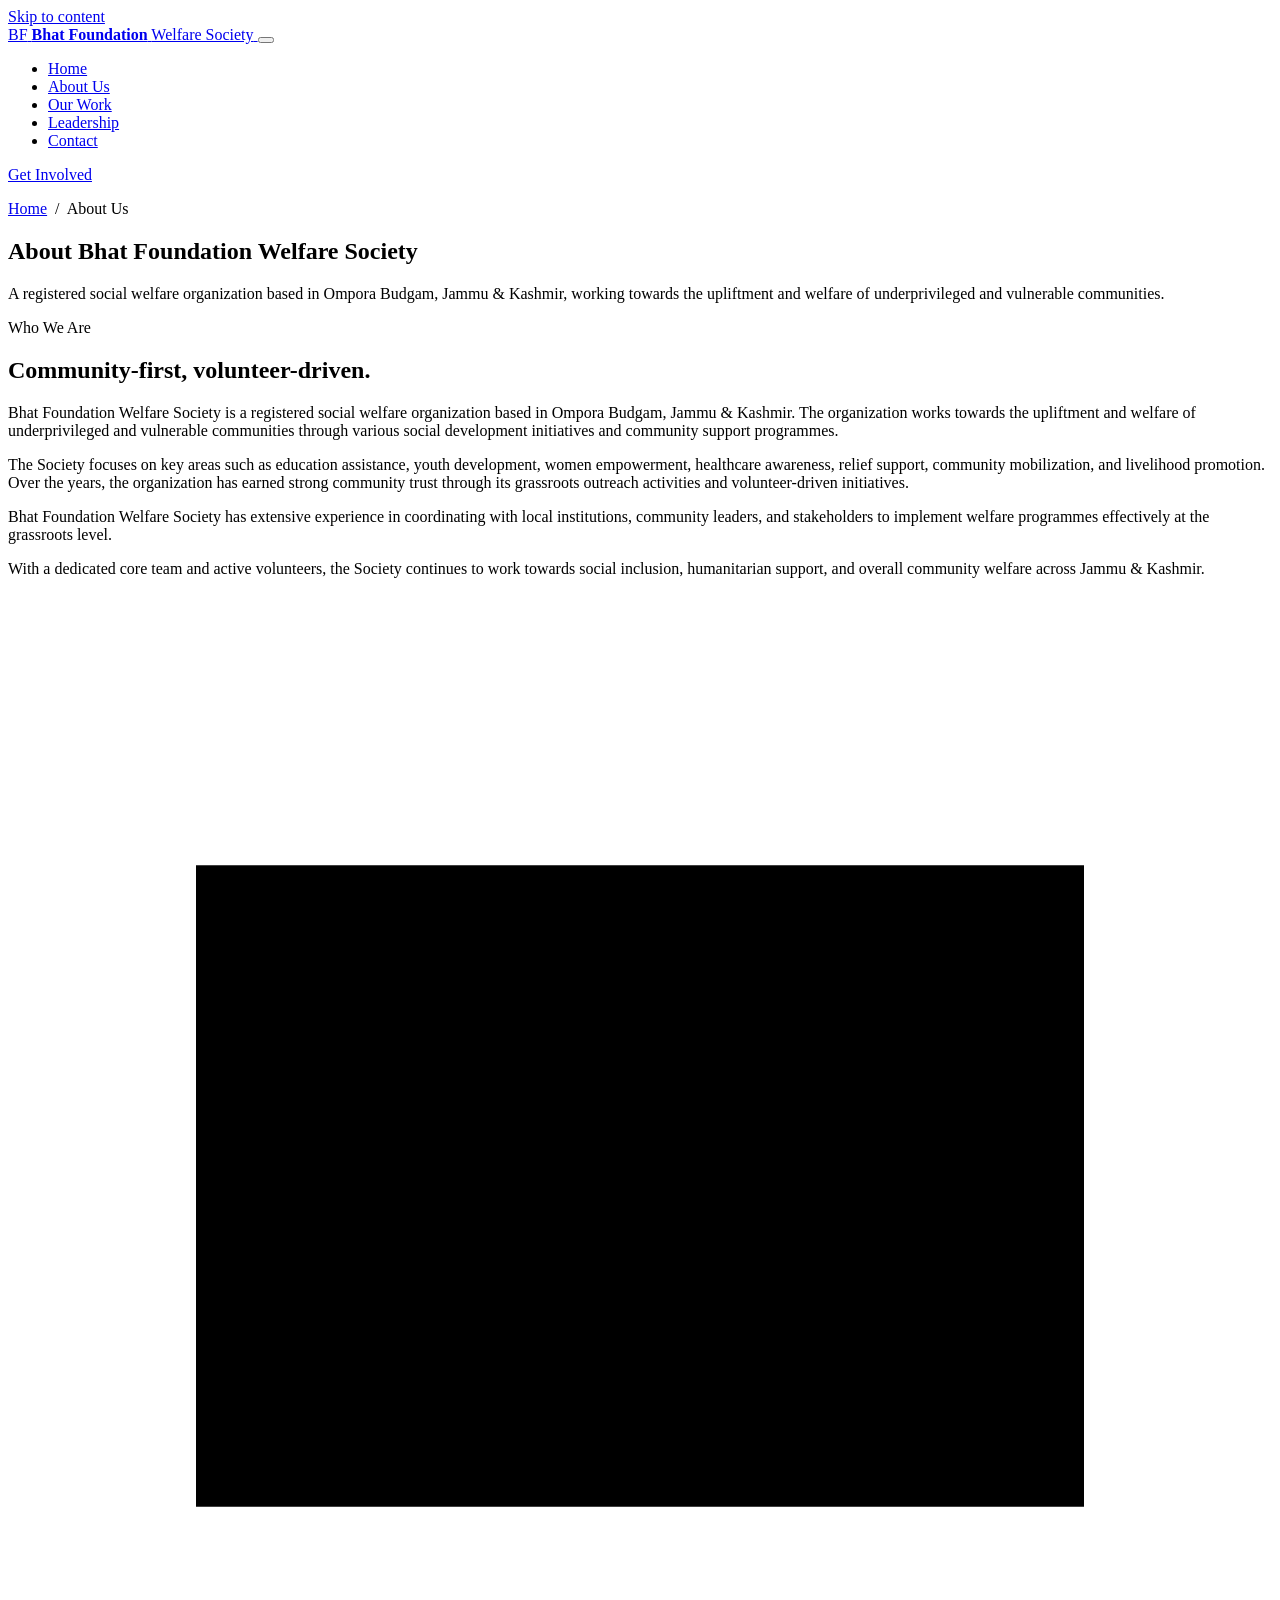
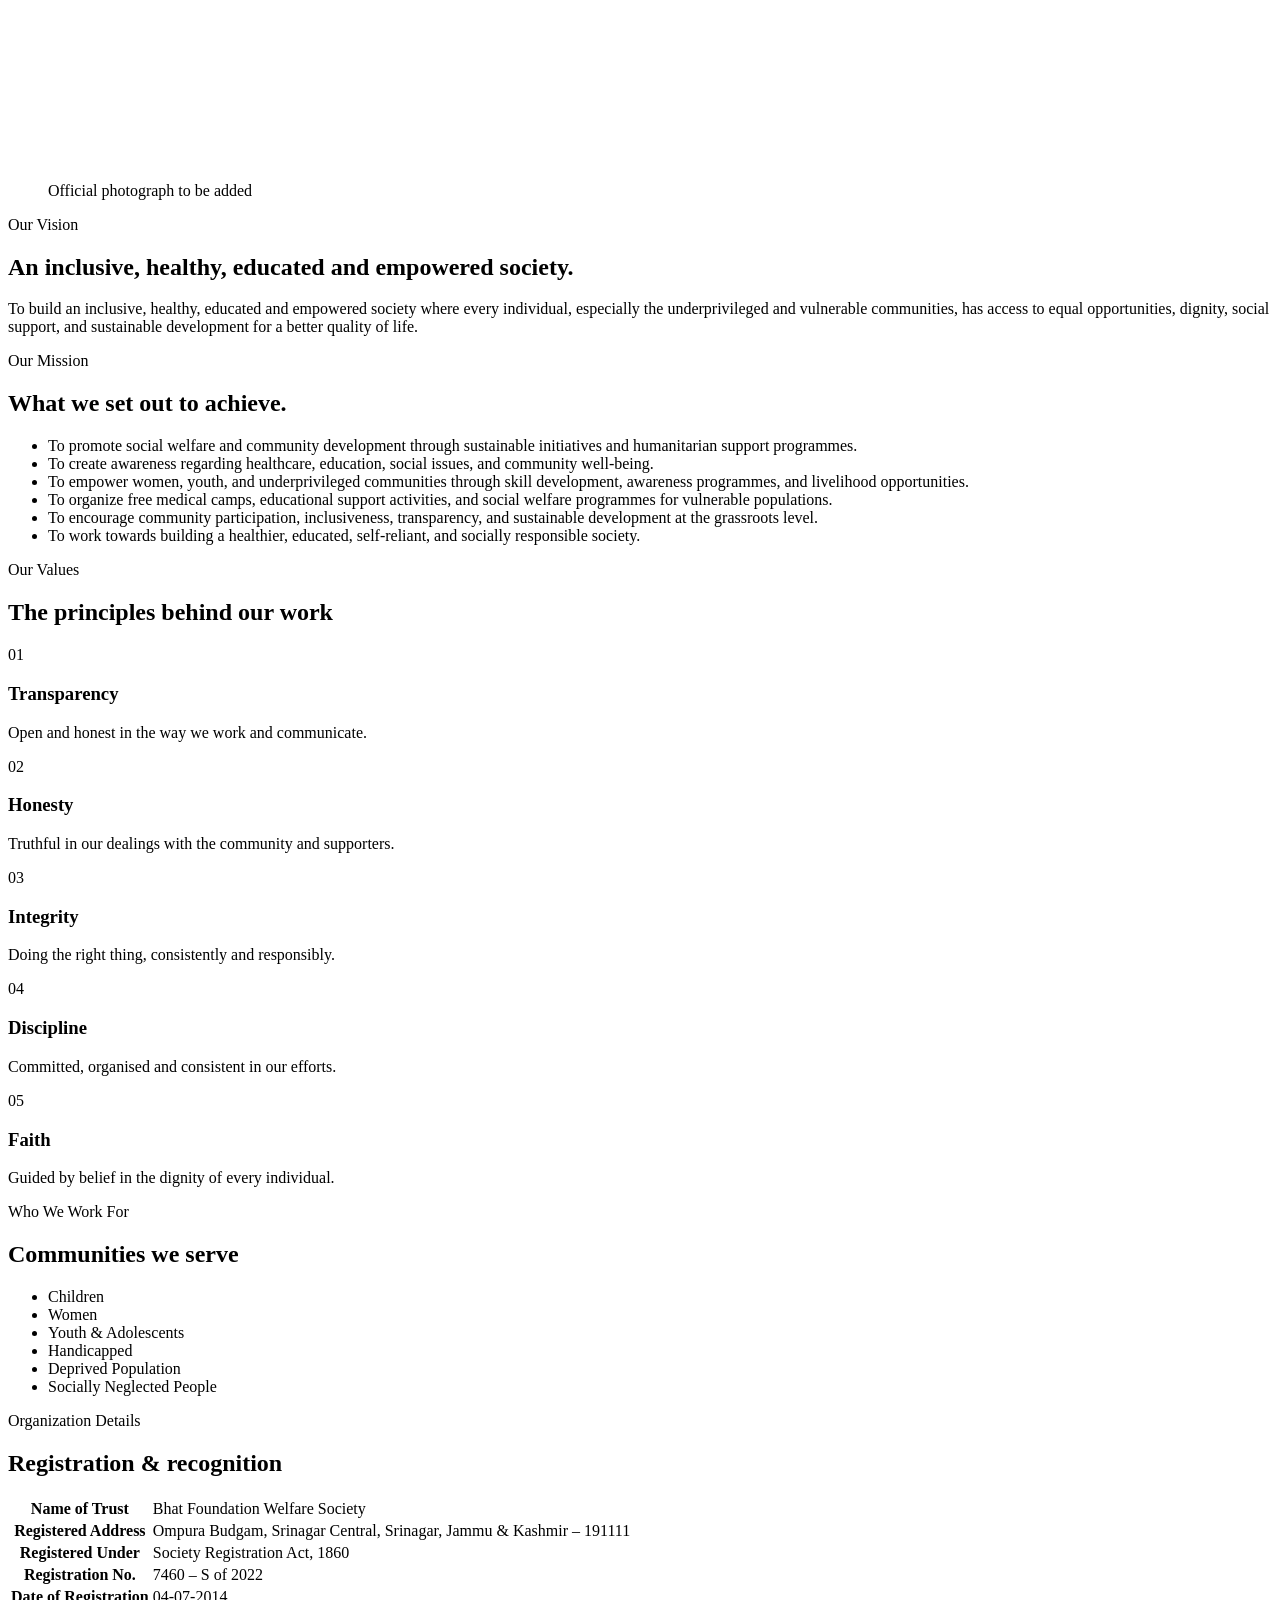
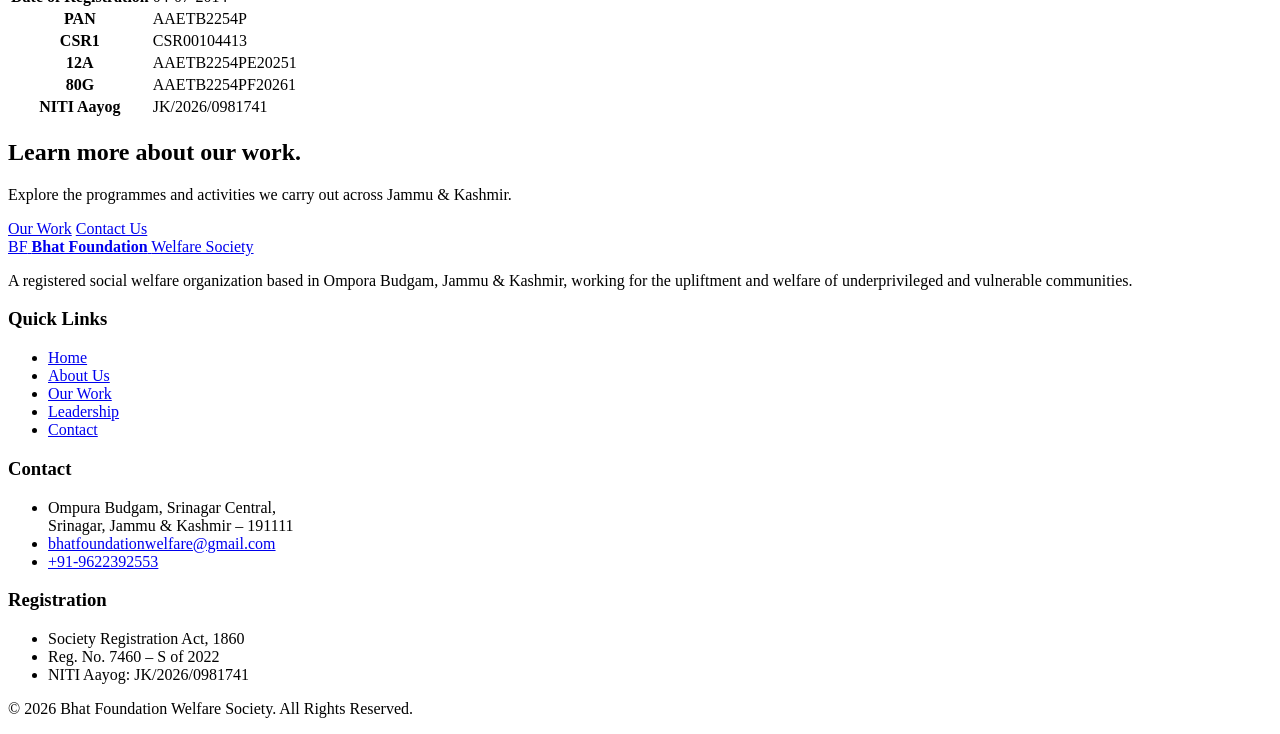
==== about.html @ c6f022cc "Added.htmlfiles" ====
<!-- ============================================================
     about.html
     ============================================================ -->
<!DOCTYPE html>
<html lang="en">
<head>
<meta charset="utf-8">
<meta name="viewport" content="width=device-width, initial-scale=1">
<title>About Us | Bhat Foundation Welfare Society</title>
<meta name="description" content="Learn about Bhat Foundation Welfare Society — a registered social welfare organization based in Ompora Budgam, Jammu & Kashmir, its vision, mission and values.">
<meta name="theme-color" content="#12685A">
<link rel="preconnect" href="https://fonts.googleapis.com">
<link rel="preconnect" href="https://fonts.gstatic.com" crossorigin>
<link href="https://fonts.googleapis.com/css2?family=Plus+Jakarta+Sans:wght@400;500;600;700;800&display=swap" rel="stylesheet">
<link rel="stylesheet" href="css/styles.css">
<script>document.documentElement.classList.add('js');</script>
</head>
<body>

<a class="skip-link" href="#main">Skip to content</a>

<header class="site-header" id="siteHeader">
  <div class="container header-inner">
    <a class="brand" href="index.html" aria-label="Bhat Foundation Welfare Society — Home">
      <span class="brand-badge">
        <span class="brand-mark" aria-hidden="true">BF</span>
        <img src="images/logo.png" alt="Bhat Foundation Welfare Society logo" onerror="this.remove()">
      </span>
      <span class="brand-text">
        <strong>Bhat Foundation</strong>
        <span>Welfare Society</span>
      </span>
    </a>

    <button class="nav-toggle" id="navToggle" type="button" aria-expanded="false" aria-controls="primaryNav" aria-label="Open menu">
      <span class="nav-toggle-bars" aria-hidden="true"><i></i><i></i><i></i></span>
    </button>

    <nav class="primary-nav" id="primaryNav" aria-label="Primary">
      <ul>
        <li><a href="index.html">Home</a></li>
        <li><a href="about.html" aria-current="page">About Us</a></li>
        <li><a href="our-work.html">Our Work</a></li>
        <li><a href="leadership.html">Leadership</a></li>
        <li><a href="contact.html">Contact</a></li>
      </ul>
      <a class="btn btn-primary nav-cta" href="contact.html">Get Involved</a>
    </nav>
  </div>
</header>

<main id="main">

  <section class="page-hero">
    <div class="container">
      <p class="breadcrumb"><a href="index.html">Home</a> &nbsp;/&nbsp; About Us</p>
      <h1>About Bhat Foundation Welfare Society</h1>
      <p>
        A registered social welfare organization based in Ompora Budgam, Jammu &amp; Kashmir,
        working towards the upliftment and welfare of underprivileged and vulnerable communities.
      </p>
    </div>
  </section>

  <section class="section">
    <div class="container split">
      <div>
        <p class="eyebrow">Who We Are</p>
        <h2>Community-first, volunteer-driven.</h2>
        <p>
          Bhat Foundation Welfare Society is a registered social welfare organization based in
          Ompora Budgam, Jammu &amp; Kashmir. The organization works towards the upliftment and
          welfare of underprivileged and vulnerable communities through various social development
          initiatives and community support programmes.
        </p>
        <p>
          The Society focuses on key areas such as education assistance, youth development, women
          empowerment, healthcare awareness, relief support, community mobilization, and livelihood
          promotion. Over the years, the organization has earned strong community trust through its
          grassroots outreach activities and volunteer-driven initiatives.
        </p>
        <p>
          Bhat Foundation Welfare Society has extensive experience in coordinating with local
          institutions, community leaders, and stakeholders to implement welfare programmes
          effectively at the grassroots level.
        </p>
        <p>
          With a dedicated core team and active volunteers, the Society continues to work towards
          social inclusion, humanitarian support, and overall community welfare across
          Jammu &amp; Kashmir.
        </p>
      </div>

      <div class="split-media">
        <figure class="media">
          <div class="media-fallback">
            <svg viewBox="0 0 24 24" aria-hidden="true"><path d="M3 5.5h18v13H3z"/><path d="m3 15 4.5-4.5 4 4L15 11l6 6"/><circle cx="9" cy="9" r="1.6"/></svg>
            <span>Official photograph to be added</span>
          </div>
          <img class="media-img" src="images/about-community.jpg" alt="Bhat Foundation Welfare Society team with community members" onerror="this.remove()">
        </figure>
      </div>
    </div>
  </section>

  <section class="section section--soft">
    <div class="container">
      <div class="grid grid-2">
        <article class="panel panel--vision reveal">
          <p class="eyebrow eyebrow--light">Our Vision</p>
          <h2 class="panel-title">An inclusive, healthy, educated and empowered society.</h2>
          <p class="panel-text">
            To build an inclusive, healthy, educated and empowered society where every individual,
            especially the underprivileged and vulnerable communities, has access to equal
            opportunities, dignity, social support, and sustainable development for a better
            quality of life.
          </p>
        </article>

        <article class="panel panel--mission reveal">
          <p class="eyebrow">Our Mission</p>
          <h2 class="panel-title">What we set out to achieve.</h2>
          <ul class="check-list">
            <li>To promote social welfare and community development through sustainable initiatives and humanitarian support programmes.</li>
            <li>To create awareness regarding healthcare, education, social issues, and community well-being.</li>
            <li>To empower women, youth, and underprivileged communities through skill development, awareness programmes, and livelihood opportunities.</li>
            <li>To organize free medical camps, educational support activities, and social welfare programmes for vulnerable populations.</li>
            <li>To encourage community participation, inclusiveness, transparency, and sustainable development at the grassroots level.</li>
            <li>To work towards building a healthier, educated, self-reliant, and socially responsible society.</li>
          </ul>
        </article>
      </div>
    </div>
  </section>

  <section class="section">
    <div class="container">
      <div class="section-head section-head--center">
        <p class="eyebrow">Our Values</p>
        <h2>The principles behind our work</h2>
      </div>

      <div class="values-grid">
        <article class="value reveal">
          <span class="value-num">01</span>
          <h3>Transparency</h3>
          <p>Open and honest in the way we work and communicate.</p>
        </article>
        <article class="value reveal">
          <span class="value-num">02</span>
          <h3>Honesty</h3>
          <p>Truthful in our dealings with the community and supporters.</p>
        </article>
        <article class="value reveal">
          <span class="value-num">03</span>
          <h3>Integrity</h3>
          <p>Doing the right thing, consistently and responsibly.</p>
        </article>
        <article class="value reveal">
          <span class="value-num">04</span>
          <h3>Discipline</h3>
          <p>Committed, organised and consistent in our efforts.</p>
        </article>
        <article class="value reveal">
          <span class="value-num">05</span>
          <h3>Faith</h3>
          <p>Guided by belief in the dignity of every individual.</p>
        </article>
      </div>
    </div>
  </section>

  <section class="section section--soft">
    <div class="container">
      <div class="section-head section-head--center">
        <p class="eyebrow">Who We Work For</p>
        <h2>Communities we serve</h2>
      </div>
      <ul class="pill-grid">
        <li class="pill">Children</li>
        <li class="pill">Women</li>
        <li class="pill">Youth &amp; Adolescents</li>
        <li class="pill">Handicapped</li>
        <li class="pill">Deprived Population</li>
        <li class="pill">Socially Neglected People</li>
      </ul>
    </div>
  </section>

  <section class="section">
    <div class="container">
      <div class="section-head">
        <p class="eyebrow">Organization Details</p>
        <h2>Registration &amp; recognition</h2>
      </div>

      <div class="card">
        <table class="reg-table">
          <tbody>
            <tr><th>Name of Trust</th><td>Bhat Foundation Welfare Society</td></tr>
            <tr><th>Registered Address</th><td>Ompura Budgam, Srinagar Central, Srinagar, Jammu &amp; Kashmir &ndash; 191111</td></tr>
            <tr><th>Registered Under</th><td>Society Registration Act, 1860</td></tr>
            <tr><th>Registration No.</th><td>7460 &ndash; S of 2022</td></tr>
            <tr><th>Date of Registration</th><td>04-07-2014</td></tr>
            <tr><th>PAN</th><td>AAETB2254P</td></tr>
            <tr><th>CSR1</th><td>CSR00104413</td></tr>
            <tr><th>12A</th><td>AAETB2254PE20251</td></tr>
            <tr><th>80G</th><td>AAETB2254PF20261</td></tr>
            <tr><th>NITI Aayog</th><td>JK/2026/0981741</td></tr>
          </tbody>
        </table>
      </div>
    </div>
  </section>

  <section class="section">
    <div class="container">
      <div class="cta-band">
        <div class="cta-band-text">
          <h2>Learn more about our work.</h2>
          <p>Explore the programmes and activities we carry out across Jammu &amp; Kashmir.</p>
        </div>
        <div class="cta-band-actions">
          <a class="btn btn-accent" href="our-work.html">Our Work</a>
          <a class="btn btn-outline-light" href="contact.html">Contact Us</a>
        </div>
      </div>
    </div>
  </section>

</main>

<footer class="site-footer">
  <div class="container footer-grid">
    <div class="footer-brand">
      <a class="brand brand--footer" href="index.html">
        <span class="brand-badge">
          <span class="brand-mark" aria-hidden="true">BF</span>
          <img src="images/logo.png" alt="" onerror="this.remove()">
        </span>
        <span class="brand-text">
          <strong>Bhat Foundation</strong>
          <span>Welfare Society</span>
        </span>
      </a>
      <p class="footer-desc">
        A registered social welfare organization based in Ompora Budgam, Jammu &amp; Kashmir,
        working for the upliftment and welfare of underprivileged and vulnerable communities.
      </p>
    </div>

    <nav class="footer-col" aria-label="Quick links">
      <h3>Quick Links</h3>
      <ul>
        <li><a href="index.html">Home</a></li>
        <li><a href="about.html">About Us</a></li>
        <li><a href="our-work.html">Our Work</a></li>
        <li><a href="leadership.html">Leadership</a></li>
        <li><a href="contact.html">Contact</a></li>
      </ul>
    </nav>

    <div class="footer-col">
      <h3>Contact</h3>
      <ul class="footer-contact">
        <li>Ompura Budgam, Srinagar Central,<br>Srinagar, Jammu &amp; Kashmir &ndash; 191111</li>
        <li><a href="mailto:bhatfoundationwelfare@gmail.com">bhatfoundationwelfare@gmail.com</a></li>
        <li><a href="tel:+919622392553">+91-9622392553</a></li>
      </ul>
    </div>

    <div class="footer-col">
      <h3>Registration</h3>
      <ul class="footer-contact">
        <li>Society Registration Act, 1860</li>
        <li>Reg. No. 7460 &ndash; S of 2022</li>
        <li>NITI Aayog: JK/2026/0981741</li>
      </ul>
    </div>
  </div>

  <div class="container footer-bottom">
    <p>&copy; <span id="year">2026</span> Bhat Foundation Welfare Society. All Rights Reserved.</p>
  </div>
</footer>

<script src="js/main.js"></script>
</body>
</html>
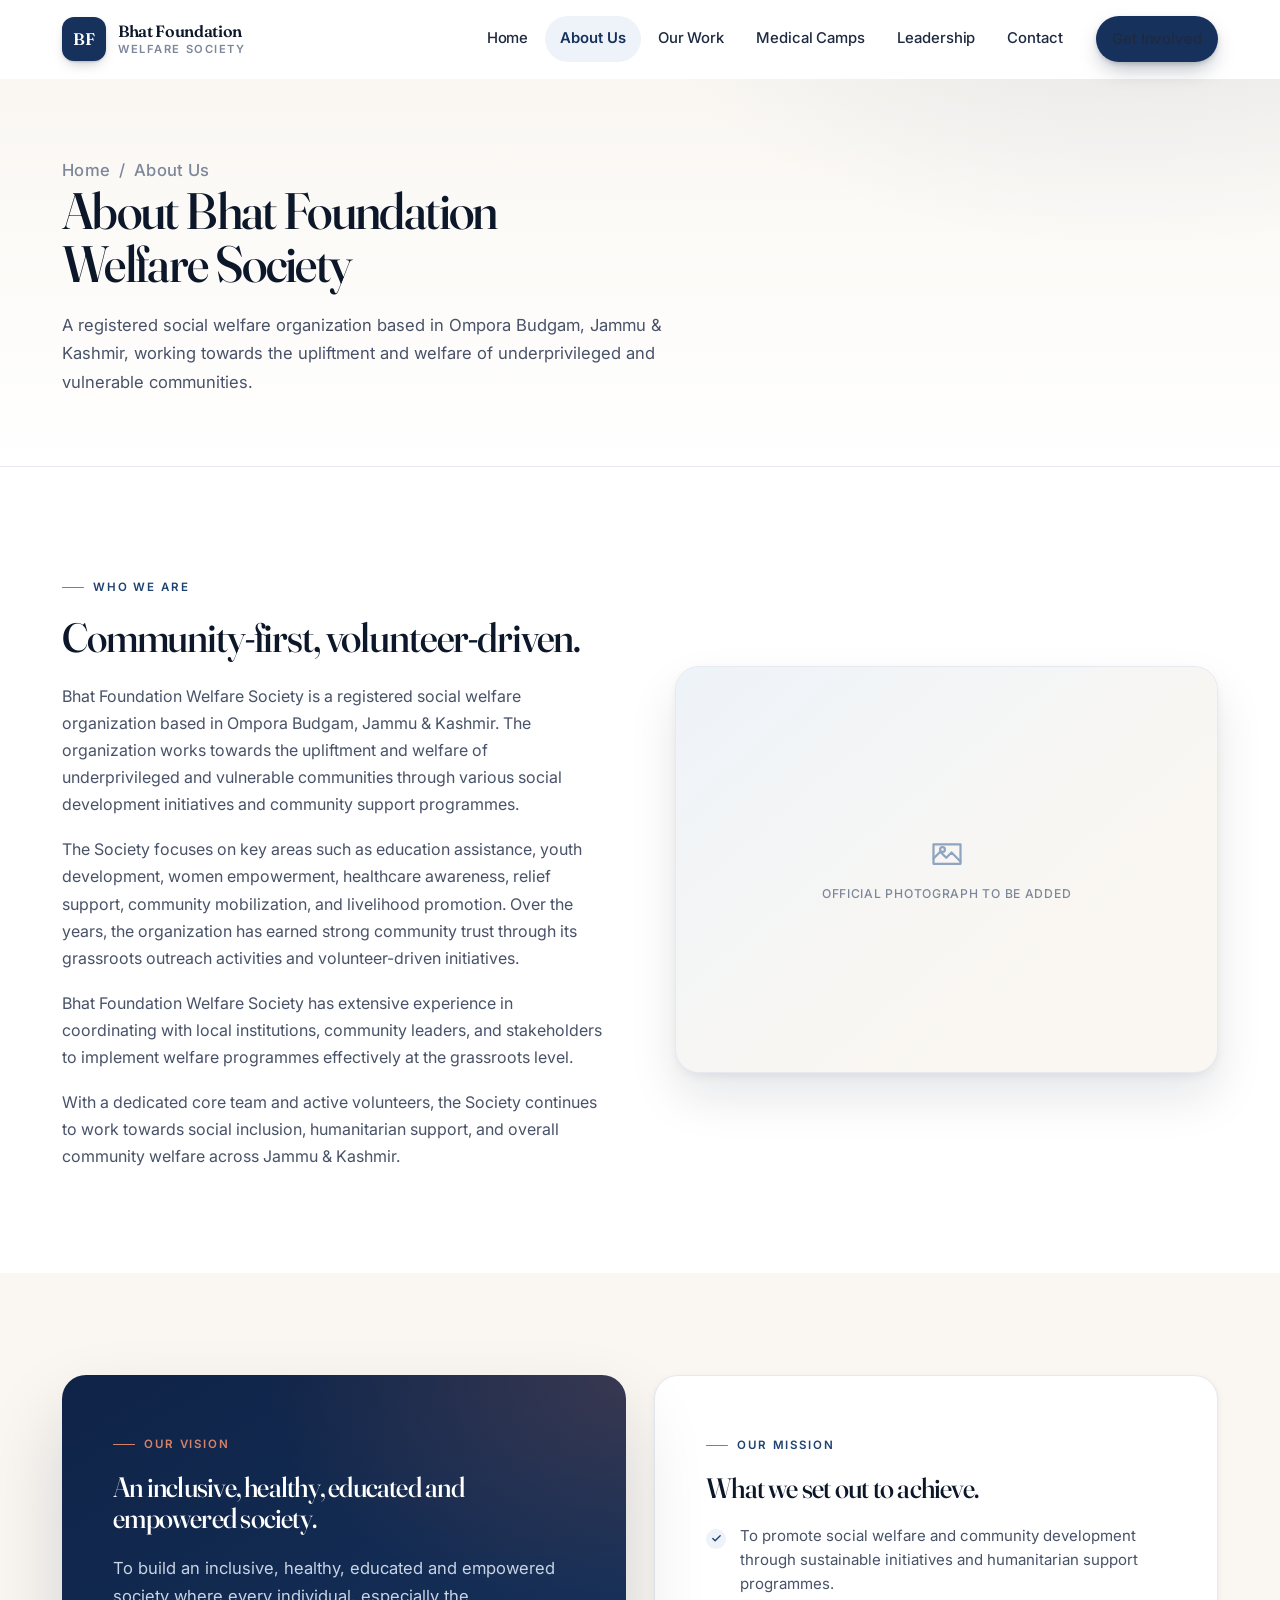
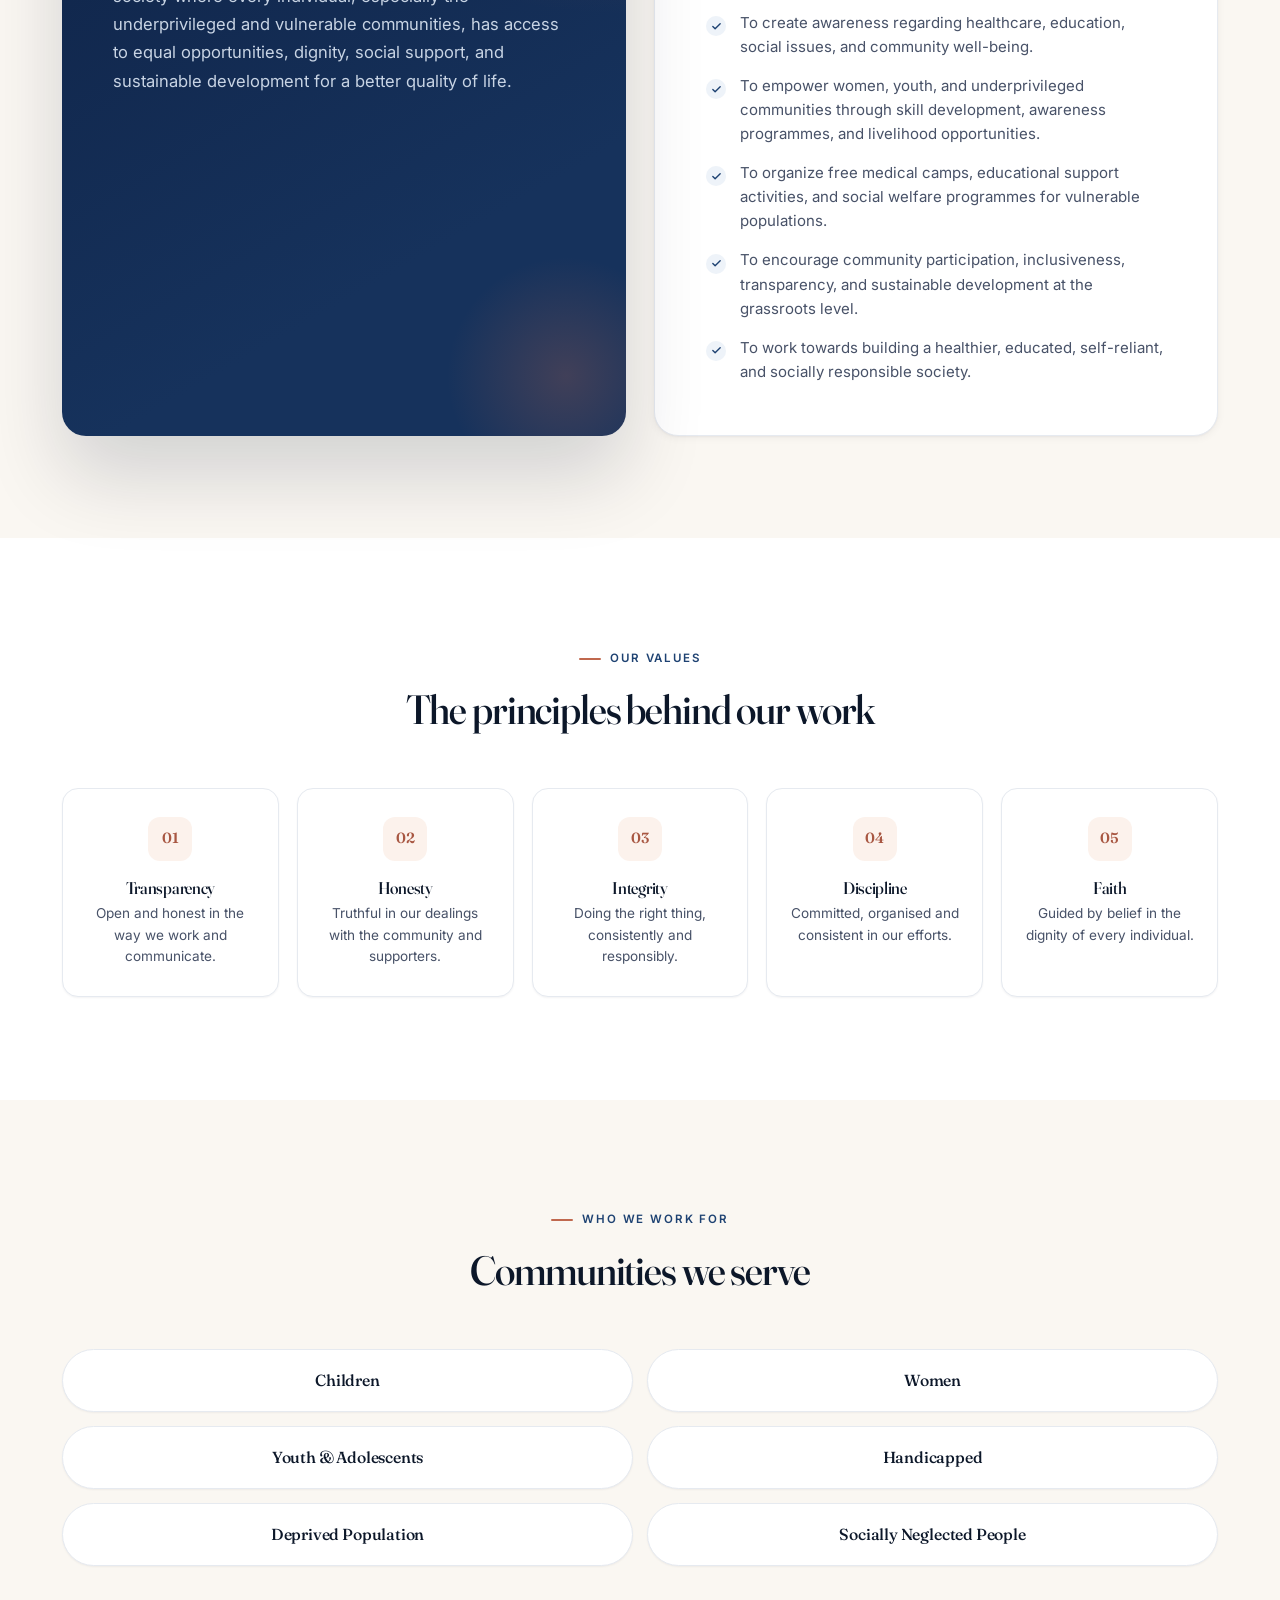
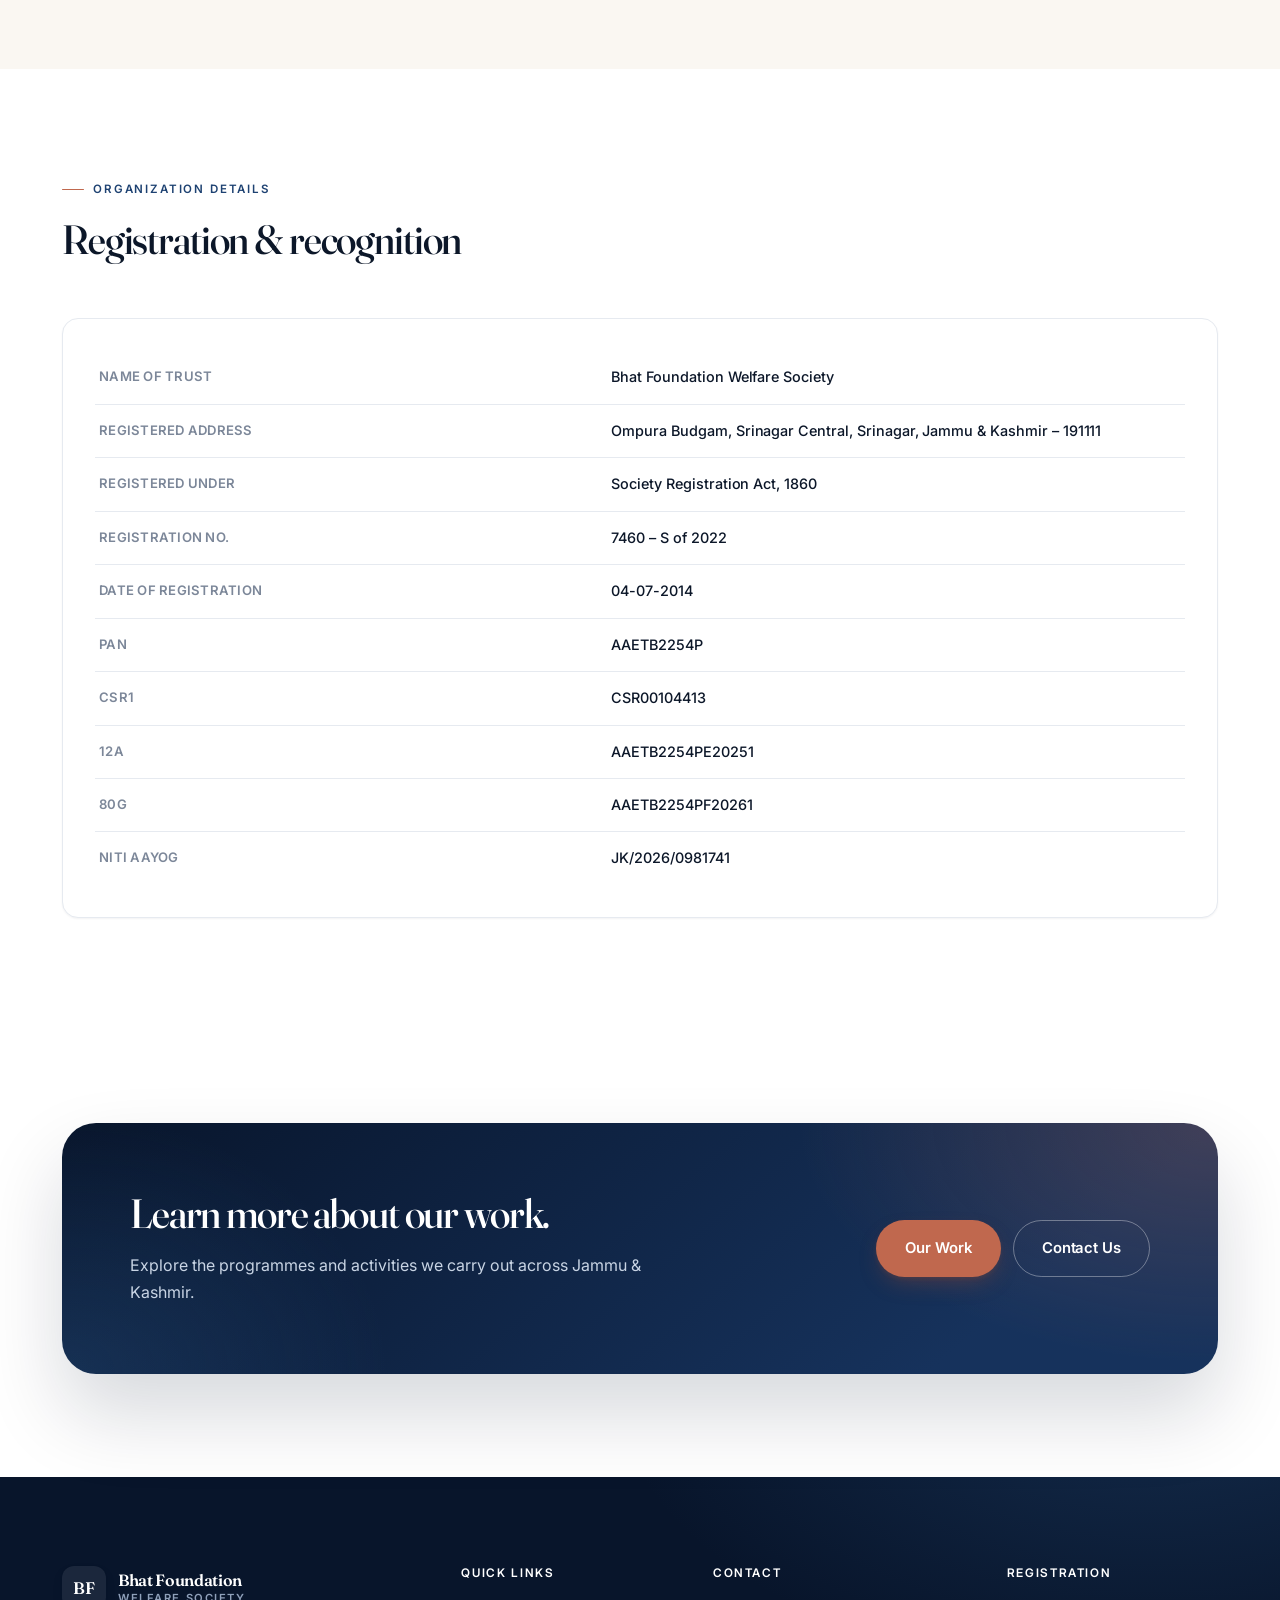
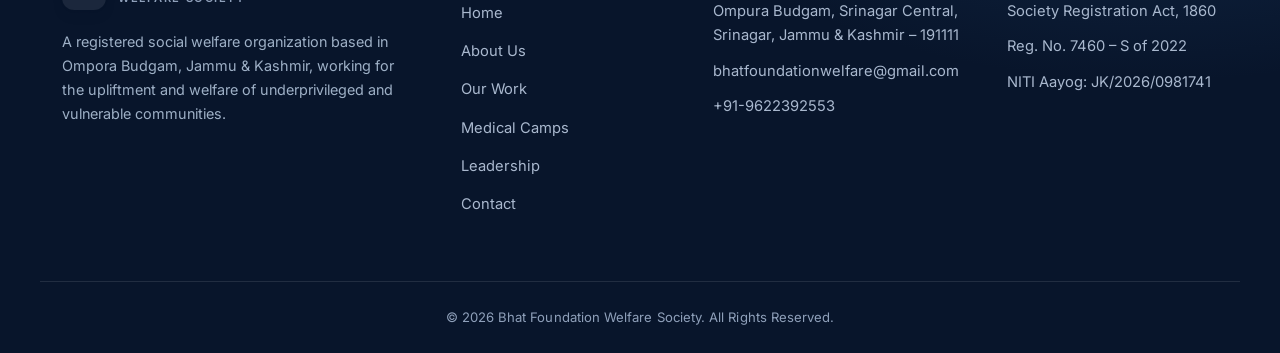
==== commit 4c79ba2c: "Uploaded .html files" ====
--- a/about.html
+++ b/about.html
@@ -1,6 +1,3 @@
-<!-- ============================================================
-     about.html
-     ============================================================ -->
 <!DOCTYPE html>
 <html lang="en">
 <head>
@@ -8,10 +5,10 @@
 <meta name="viewport" content="width=device-width, initial-scale=1">
 <title>About Us | Bhat Foundation Welfare Society</title>
 <meta name="description" content="Learn about Bhat Foundation Welfare Society — a registered social welfare organization based in Ompora Budgam, Jammu & Kashmir, its vision, mission and values.">
-<meta name="theme-color" content="#12685A">
+<meta name="theme-color" content="#0F2347">
 <link rel="preconnect" href="https://fonts.googleapis.com">
 <link rel="preconnect" href="https://fonts.gstatic.com" crossorigin>
-<link href="https://fonts.googleapis.com/css2?family=Plus+Jakarta+Sans:wght@400;500;600;700;800&display=swap" rel="stylesheet">
+<link href="https://fonts.googleapis.com/css2?family=Fraunces:opsz,wght@9..144,400;9..144,500;9..144,600;9..144,700&family=Inter:wght@400;500;600;700&display=swap" rel="stylesheet">
 <link rel="stylesheet" href="css/styles.css">
 <script>document.documentElement.classList.add('js');</script>
 </head>
@@ -41,6 +38,7 @@
         <li><a href="index.html">Home</a></li>
         <li><a href="about.html" aria-current="page">About Us</a></li>
         <li><a href="our-work.html">Our Work</a></li>
+        <li><a href="medical-camps.html">Medical Camps</a></li>
         <li><a href="leadership.html">Leadership</a></li>
         <li><a href="contact.html">Contact</a></li>
       </ul>
@@ -255,6 +253,7 @@
         <li><a href="index.html">Home</a></li>
         <li><a href="about.html">About Us</a></li>
         <li><a href="our-work.html">Our Work</a></li>
+        <li><a href="medical-camps.html">Medical Camps</a></li>
         <li><a href="leadership.html">Leadership</a></li>
         <li><a href="contact.html">Contact</a></li>
       </ul>
--- a/css/styles.css
+++ b/css/styles.css
@@ -0,0 +1,795 @@
+/* ==========================================================================
+   Bhat Foundation Welfare Society — Stylesheet v3
+   Palette: Deep navy + warm terracotta + cream
+   ========================================================================== */
+
+/* ---------- 1. Tokens ---------- */
+:root{
+  /* Deep navy */
+  --navy-950:#08152B;
+  --navy-900:#0F2347;
+  --navy-800:#16325C;
+  --navy-700:#1E4272;
+  --navy-600:#2A5689;
+  --navy-100:#DCE6F2;
+  --navy-50:#EEF3F9;
+
+  /* Warm terracotta */
+  --clay-700:#8E4A38;
+  --clay-600:#A85742;
+  --clay-500:#C0684E;
+  --clay-400:#D3836A;
+  --clay-200:#F1D5C7;
+  --clay-100:#F8E7DE;
+  --clay-50:#FCF2EC;
+
+  /* Warm neutrals */
+  --cream:#FAF7F2;
+  --cream-2:#F4EEE4;
+  --sand:#ECE3D5;
+
+  /* Ink */
+  --ink:#0C1729;
+  --ink-2:#1E2A40;
+  --body:#485268;
+  --muted:#7C8799;
+  --line:#E6EAF0;
+  --line-2:#D6DCE5;
+
+  --bg:#FFFFFF;
+
+  /* Radii */
+  --r-sm:10px;
+  --r:16px;
+  --r-lg:24px;
+  --r-xl:34px;
+
+  /* Shadows */
+  --sh-xs:0 1px 2px rgba(8,21,43,.05);
+  --sh-sm:0 1px 2px rgba(8,21,43,.04), 0 2px 8px rgba(8,21,43,.05);
+  --sh-md:0 2px 4px rgba(8,21,43,.04), 0 12px 26px rgba(8,21,43,.07);
+  --sh-lg:0 4px 8px rgba(8,21,43,.05), 0 24px 48px rgba(8,21,43,.10);
+  --sh-xl:0 40px 80px rgba(8,21,43,.16);
+
+  --maxw:1200px;
+  --header-h:78px;
+
+  --font-display:'Fraunces', 'Iowan Old Style', Georgia, serif;
+  --font-body:'Inter', system-ui, -apple-system, 'Segoe UI', Roboto, sans-serif;
+}
+
+/* ---------- 2. Reset & base ---------- */
+*,*::before,*::after{box-sizing:border-box;}
+html{-webkit-text-size-adjust:100%;scroll-behavior:smooth;}
+body{
+  margin:0;
+  font-family:var(--font-body);
+  font-size:16px;
+  line-height:1.7;
+  color:var(--body);
+  background:var(--bg);
+  overflow-x:hidden;
+  -webkit-font-smoothing:antialiased;
+  -moz-osx-font-smoothing:grayscale;
+  text-rendering:optimizeLegibility;
+}
+body.nav-open{overflow:hidden;}
+img,svg{max-width:100%;display:block;}
+a{color:var(--navy-700);text-decoration:none;transition:color .2s ease;}
+a:hover{color:var(--navy-900);}
+ul{margin:0;padding:0;list-style:none;}
+button{font:inherit;}
+:focus-visible{outline:2.5px solid var(--clay-500);outline-offset:3px;border-radius:6px;}
+
+.skip-link{
+  position:absolute;left:-9999px;top:0;z-index:200;
+  background:var(--navy-900);color:#fff;padding:12px 22px;border-radius:0 0 10px 0;
+  font-weight:600;
+}
+.skip-link:focus{left:0;color:#fff;}
+
+/* ---------- 3. Typography ---------- */
+h1,h2,h3,h4{
+  font-family:var(--font-display);
+  color:var(--ink);
+  margin:0 0 .55em;
+  line-height:1.08;
+  letter-spacing:-.022em;
+  font-weight:500;
+  font-variation-settings:"opsz" 96, "SOFT" 0, "WONK" 0;
+}
+h1{
+  font-size:clamp(2.3rem,5.4vw,3.9rem);
+  letter-spacing:-.032em;
+  line-height:1.04;
+}
+h2{
+  font-size:clamp(1.7rem,3.6vw,2.55rem);
+  letter-spacing:-.028em;
+  line-height:1.1;
+}
+h3{
+  font-size:clamp(1.1rem,1.9vw,1.35rem);
+  letter-spacing:-.018em;
+  line-height:1.25;
+}
+p{margin:0 0 1.1em;}
+p:last-child{margin-bottom:0;}
+
+/* ---------- 4. Layout ---------- */
+.container{width:100%;max-width:var(--maxw);margin-inline:auto;padding-inline:22px;}
+.section{padding:clamp(64px,8vw,112px) 0;}
+.section--soft{background:var(--cream);}
+.section-head{max-width:740px;margin-bottom:clamp(32px,4.5vw,56px);}
+.section-head--center{margin-inline:auto;text-align:center;}
+.section-sub{font-size:1.05rem;color:var(--body);margin:0;}
+.section-foot{margin-top:clamp(30px,4vw,48px);}
+
+.eyebrow{
+  display:inline-flex;align-items:center;gap:9px;
+  font-family:var(--font-body);
+  text-transform:uppercase;
+  letter-spacing:.16em;
+  font-size:.72rem;
+  font-weight:600;
+  color:var(--navy-700);
+  margin:0 0 18px;
+}
+.eyebrow::before{
+  content:"";width:22px;height:1.5px;background:var(--clay-500);border-radius:2px;
+}
+.section-head--center .eyebrow{justify-content:center;}
+.eyebrow--light{color:var(--clay-400);}
+.eyebrow--light::before{background:var(--clay-400);}
+
+.hl{
+  font-style:italic;
+  font-weight:400;
+  color:var(--clay-500);
+  font-variation-settings:"opsz" 144, "SOFT" 50, "WONK" 1;
+}
+
+.grid{display:grid;gap:clamp(18px,2.4vw,28px);}
+.grid-2,.grid-3,.grid-4{grid-template-columns:1fr;}
+.split{display:grid;gap:clamp(34px,5.5vw,72px);align-items:center;}
+
+.link-arrow{
+  display:inline-flex;align-items:center;gap:9px;font-weight:600;
+  color:var(--navy-700);letter-spacing:-.005em;
+}
+.link-arrow span{transition:transform .3s cubic-bezier(.2,.7,.3,1);}
+.link-arrow:hover span{transform:translateX(5px);}
+
+/* ---------- 5. Buttons ---------- */
+.btn{
+  display:inline-flex;align-items:center;justify-content:center;gap:9px;
+  padding:15px 28px;
+  border-radius:999px;
+  border:1.5px solid transparent;
+  font-family:var(--font-body);
+  font-weight:600;
+  font-size:.93rem;
+  letter-spacing:-.005em;
+  cursor:pointer;
+  text-align:center;
+  transition:transform .25s cubic-bezier(.2,.7,.3,1),
+             box-shadow .25s ease,
+             background-color .2s ease,
+             color .2s ease,
+             border-color .2s ease;
+  min-height:50px;
+  white-space:nowrap;
+}
+.btn:active{transform:translateY(1px);}
+
+.btn-primary{
+  background:var(--navy-800);color:#fff;
+  box-shadow:0 2px 4px rgba(8,21,43,.15), 0 10px 22px -6px rgba(8,21,43,.35);
+}
+.btn-primary:hover{
+  background:var(--navy-900);color:#fff;
+  box-shadow:0 4px 8px rgba(8,21,43,.18), 0 16px 30px -8px rgba(8,21,43,.45);
+  transform:translateY(-1px);
+}
+
+.btn-accent{
+  background:var(--clay-500);color:#fff;
+  box-shadow:0 2px 4px rgba(142,74,56,.2), 0 10px 22px -6px rgba(142,74,56,.45);
+}
+.btn-accent:hover{
+  background:var(--clay-600);color:#fff;
+  box-shadow:0 4px 8px rgba(142,74,56,.24), 0 16px 30px -8px rgba(142,74,56,.55);
+  transform:translateY(-1px);
+}
+
+.btn-ghost{
+  background:#fff;color:var(--navy-800);border-color:var(--line-2);
+  box-shadow:var(--sh-xs);
+}
+.btn-ghost:hover{
+  border-color:var(--navy-700);color:var(--navy-800);
+  background:#fff;
+}
+
+.btn-outline{
+  background:transparent;color:var(--navy-800);border-color:var(--navy-800);
+}
+.btn-outline:hover{background:var(--navy-800);color:#fff;}
+
+.btn-outline-light{
+  background:transparent;color:#fff;
+  border-color:rgba(255,255,255,.35);
+}
+.btn-outline-light:hover{
+  background:#fff;color:var(--navy-900);border-color:#fff;
+}
+
+.btn-row{display:flex;flex-wrap:wrap;gap:12px;margin:30px 0 0;}
+
+/* ---------- 6. Header ---------- */
+.site-header{
+  position:sticky;top:0;z-index:100;
+  background:rgba(255,255,255,.85);
+  backdrop-filter:saturate(180%) blur(16px);
+  -webkit-backdrop-filter:saturate(180%) blur(16px);
+  border-bottom:1px solid transparent;
+  transition:box-shadow .3s ease,border-color .3s ease,background-color .3s ease;
+}
+.site-header.is-scrolled{
+  border-bottom-color:var(--line);
+  box-shadow:0 1px 0 rgba(8,21,43,.03), 0 8px 24px -12px rgba(8,21,43,.15);
+}
+.header-inner{
+  display:flex;align-items:center;justify-content:space-between;
+  gap:18px;min-height:var(--header-h);
+}
+
+.brand{display:flex;align-items:center;gap:12px;flex-shrink:0;}
+.brand-badge{
+  position:relative;width:44px;height:44px;flex-shrink:0;
+  border-radius:12px;
+  background:var(--navy-800);
+  display:grid;place-items:center;overflow:hidden;
+  box-shadow:0 1px 2px rgba(8,21,43,.15), 0 6px 14px -6px rgba(8,21,43,.35);
+}
+.brand-mark{
+  color:#fff;font-family:var(--font-display);font-weight:600;
+  font-size:1.05rem;letter-spacing:-.02em;font-variation-settings:"opsz" 48;
+}
+.brand-badge img{
+  position:absolute;inset:0;width:100%;height:100%;
+  object-fit:contain;background:#fff;
+}
+.brand-text{display:flex;flex-direction:column;line-height:1.1;}
+.brand-text strong{
+  color:var(--ink);font-family:var(--font-display);
+  font-size:1.02rem;font-weight:600;letter-spacing:-.02em;
+  font-variation-settings:"opsz" 32;
+}
+.brand-text span{
+  color:var(--muted);font-size:.7rem;font-weight:600;
+  letter-spacing:.14em;text-transform:uppercase;margin-top:2px;
+}
+
+.nav-toggle{
+  display:inline-flex;align-items:center;justify-content:center;
+  width:46px;height:46px;border-radius:12px;
+  background:var(--navy-50);
+  border:1px solid var(--line);
+  cursor:pointer;flex-shrink:0;
+  transition:background-color .2s ease;
+}
+.nav-toggle:hover{background:var(--navy-100);}
+.nav-toggle-bars{display:block;width:20px;height:14px;position:relative;}
+.nav-toggle-bars i{
+  position:absolute;left:0;width:100%;height:2px;border-radius:2px;
+  background:var(--navy-900);
+  transition:transform .3s cubic-bezier(.2,.7,.3,1),opacity .2s ease,top .3s ease;
+}
+.nav-toggle-bars i:nth-child(1){top:0;}
+.nav-toggle-bars i:nth-child(2){top:6px;}
+.nav-toggle-bars i:nth-child(3){top:12px;}
+.nav-toggle[aria-expanded="true"] .nav-toggle-bars i:nth-child(1){top:6px;transform:rotate(45deg);}
+.nav-toggle[aria-expanded="true"] .nav-toggle-bars i:nth-child(2){opacity:0;}
+.nav-toggle[aria-expanded="true"] .nav-toggle-bars i:nth-child(3){top:6px;transform:rotate(-45deg);}
+
+.primary-nav{
+  position:fixed;inset:var(--header-h) 0 auto 0;
+  background:#fff;
+  border-bottom:1px solid var(--line);
+  padding:10px 22px 28px;
+  display:flex;flex-direction:column;gap:4px;
+  transform:translateY(-14px);opacity:0;visibility:hidden;
+  transition:opacity .28s ease,transform .28s ease,visibility .28s;
+  max-height:calc(100dvh - var(--header-h));overflow-y:auto;
+  box-shadow:0 24px 40px -20px rgba(8,21,43,.18);
+}
+.primary-nav.is-open{transform:translateY(0);opacity:1;visibility:visible;}
+.primary-nav ul{display:flex;flex-direction:column;}
+.primary-nav a{
+  display:block;padding:14px 4px;
+  font-weight:500;color:var(--ink-2);
+  border-bottom:1px solid var(--line);
+  font-size:1rem;letter-spacing:-.005em;
+}
+.primary-nav a:hover{color:var(--navy-700);}
+.primary-nav a[aria-current="page"]{
+  color:var(--navy-700);font-weight:600;
+}
+.primary-nav a[aria-current="page"]::after{
+  content:"";display:inline-block;width:5px;height:5px;border-radius:50%;
+  background:var(--clay-500);margin-left:9px;vertical-align:middle;
+}
+.nav-cta{margin-top:18px;width:100%;}
+
+/* ---------- 7. Hero ---------- */
+.hero{
+  position:relative;overflow:hidden;
+  background:
+    radial-gradient(1000px 600px at 92% -20%, rgba(30,66,114,.10), transparent 60%),
+    radial-gradient(800px 500px at -12% 110%, rgba(192,104,78,.11), transparent 62%),
+    linear-gradient(180deg, var(--cream) 0%, #fff 70%);
+  padding:clamp(52px,7vw,96px) 0 clamp(64px,8vw,116px);
+  border-bottom:1px solid var(--line);
+}
+.hero-grid{display:grid;gap:clamp(40px,5.5vw,72px);align-items:center;}
+.hero-copy .lead{
+  font-size:clamp(1.02rem,1.55vw,1.12rem);
+  max-width:58ch;
+  color:var(--body);
+}
+.hero h1{max-width:15ch;}
+
+.trust-strip{
+  display:grid;gap:20px;
+  margin-top:40px;padding-top:30px;
+  border-top:1px solid var(--line);
+  grid-template-columns:1fr;
+}
+.trust-strip li{display:flex;flex-direction:column;gap:3px;}
+.trust-strip strong{
+  font-family:var(--font-display);
+  color:var(--ink);
+  font-size:1.02rem;font-weight:600;letter-spacing:-.018em;
+  font-variation-settings:"opsz" 32;
+}
+.trust-strip span{font-size:.82rem;color:var(--muted);letter-spacing:.005em;}
+
+/* ---------- 8. Media blocks ---------- */
+.media{
+  position:relative;margin:0;overflow:hidden;
+  border-radius:var(--r-lg);
+  background:var(--navy-50);
+  border:1px solid var(--line);
+  box-shadow:var(--sh-lg);
+  aspect-ratio:4/3;
+}
+.media--wide{aspect-ratio:16/10;}
+.media--tall{aspect-ratio:1/1;}
+.media-fallback{
+  position:absolute;inset:0;
+  display:grid;place-content:center;justify-items:center;
+  gap:12px;padding:24px;text-align:center;
+  background:linear-gradient(140deg, var(--navy-50), var(--cream) 70%);
+}
+.media-fallback svg{
+  width:36px;height:36px;fill:none;stroke:var(--navy-600);
+  stroke-width:1.5;stroke-linecap:round;stroke-linejoin:round;
+  opacity:.5;
+}
+.media-fallback span{
+  font-size:.76rem;font-weight:500;color:var(--muted);
+  letter-spacing:.06em;text-transform:uppercase;
+}
+.media-img{
+  position:absolute;inset:0;width:100%;height:100%;object-fit:cover;
+}
+
+/* ---------- 9. Cards ---------- */
+.card{
+  background:#fff;
+  border:1px solid var(--line);
+  border-radius:var(--r);
+  padding:clamp(24px,2.6vw,32px);
+  box-shadow:var(--sh-xs);
+  transition:transform .3s cubic-bezier(.2,.7,.3,1),
+             box-shadow .3s ease,
+             border-color .3s ease;
+  height:100%;
+}
+.card:hover{
+  transform:translateY(-4px);
+  box-shadow:var(--sh-md);
+  border-color:var(--navy-100);
+}
+.card p{margin:0;font-size:.94rem;line-height:1.65;}
+.card h3{margin-bottom:.55em;}
+.card--compact{padding:22px 24px;}
+.card--compact h3{font-size:1.02rem;margin-bottom:.35em;}
+.card--compact p{font-size:.87rem;}
+
+.card-icon{
+  display:grid;place-items:center;
+  width:50px;height:50px;border-radius:14px;
+  background:var(--clay-50);
+  margin-bottom:18px;
+  transition:background-color .3s ease;
+}
+.card:hover .card-icon{background:var(--clay-100);}
+.card-icon svg{
+  width:23px;height:23px;fill:none;stroke:var(--clay-600);
+  stroke-width:1.7;stroke-linecap:round;stroke-linejoin:round;
+}
+
+/* ---------- 10. Panels ---------- */
+.panel{
+  border-radius:var(--r-lg);
+  padding:clamp(30px,4vw,52px);
+  height:100%;
+}
+.panel--vision{
+  background:
+    radial-gradient(600px 400px at 100% 0%, rgba(192,104,78,.22), transparent 60%),
+    linear-gradient(150deg, var(--navy-900), var(--navy-800) 70%);
+  color:#C8D4E4;
+  box-shadow:var(--sh-xl);
+  position:relative;
+  overflow:hidden;
+}
+.panel--vision::after{
+  content:"";
+  position:absolute;
+  right:-60px;bottom:-60px;
+  width:240px;height:240px;
+  border-radius:50%;
+  background:radial-gradient(circle, rgba(192,104,78,.25), transparent 70%);
+  pointer-events:none;
+}
+.panel--vision .panel-title{color:#fff;}
+.panel--vision .panel-text{
+  color:#C8D4E4;font-size:1.04rem;margin:0;
+  position:relative;z-index:1;
+}
+.panel--vision .panel-title,
+.panel--vision .eyebrow{position:relative;z-index:1;}
+
+.panel--mission{
+  background:#fff;
+  border:1px solid var(--line);
+  box-shadow:var(--sh-sm);
+}
+.panel-title{
+  font-size:clamp(1.3rem,2.4vw,1.75rem);
+  margin-bottom:.7em;
+}
+
+.check-list{display:grid;gap:15px;}
+.check-list li{
+  position:relative;
+  padding-left:34px;
+  font-size:.94rem;
+  color:var(--body);
+  line-height:1.6;
+}
+.check-list li::before{
+  content:"";
+  position:absolute;left:0;top:.34em;
+  width:20px;height:20px;border-radius:50%;
+  background:var(--navy-50);
+  background-image:url("data:image/svg+xml,%3Csvg xmlns='http://www.w3.org/2000/svg' viewBox='0 0 24 24' fill='none' stroke='%231E4272' stroke-width='3' stroke-linecap='round' stroke-linejoin='round'%3E%3Cpath d='M20 6 9 17l-5-5'/%3E%3C/svg%3E");
+  background-size:11px;background-position:center;background-repeat:no-repeat;
+}
+
+/* ---------- 11. Pills ---------- */
+.pill-grid{display:grid;gap:14px;grid-template-columns:1fr;}
+.pill{
+  background:#fff;
+  border:1px solid var(--line);
+  border-radius:999px;
+  padding:17px 26px;
+  text-align:center;
+  font-family:var(--font-display);
+  font-weight:500;
+  color:var(--ink);
+  font-size:1rem;
+  letter-spacing:-.012em;
+  box-shadow:var(--sh-xs);
+  transition:border-color .25s ease, color .25s ease, background-color .25s ease;
+  font-variation-settings:"opsz" 32;
+}
+.pill:hover{
+  border-color:var(--navy-600);
+  color:var(--navy-700);
+  background:var(--navy-50);
+}
+
+/* ---------- 12. Values ---------- */
+.values-grid{display:grid;gap:18px;grid-template-columns:1fr;}
+.value{
+  background:#fff;
+  border:1px solid var(--line);
+  border-radius:var(--r);
+  padding:28px 22px;
+  text-align:center;
+  box-shadow:var(--sh-xs);
+  transition:transform .3s cubic-bezier(.2,.7,.3,1), box-shadow .3s ease;
+}
+.value:hover{transform:translateY(-4px);box-shadow:var(--sh-md);}
+.value-num{
+  display:inline-grid;place-items:center;
+  width:44px;height:44px;border-radius:12px;
+  background:var(--clay-50);
+  color:var(--clay-600);
+  font-family:var(--font-display);
+  font-weight:600;font-size:.92rem;letter-spacing:-.01em;
+  margin-bottom:16px;
+  font-variation-settings:"opsz" 24;
+}
+.value h3{font-size:1.06rem;margin-bottom:.3em;}
+.value p{font-size:.85rem;margin:0;line-height:1.6;}
+
+/* ---------- 13. CTA band ---------- */
+.cta-band{
+  background:
+    radial-gradient(700px 400px at 100% 0%, rgba(192,104,78,.25), transparent 60%),
+    radial-gradient(500px 400px at 0% 100%, rgba(42,86,137,.35), transparent 65%),
+    linear-gradient(140deg, var(--navy-950), var(--navy-800) 80%);
+  border-radius:var(--r-xl);
+  padding:clamp(36px,5.5vw,68px);
+  display:grid;gap:30px;align-items:center;
+  box-shadow:var(--sh-xl);
+  position:relative;
+  overflow:hidden;
+}
+.cta-band h2{color:#fff;margin-bottom:.4em;}
+.cta-band p{color:#C8D4E4;margin:0;max-width:52ch;}
+.cta-band-actions{display:flex;flex-wrap:wrap;gap:12px;}
+
+/* ---------- 14. Page hero ---------- */
+.page-hero{
+  background:
+    radial-gradient(800px 460px at 88% -30%, rgba(30,66,114,.10), transparent 62%),
+    linear-gradient(180deg, var(--cream) 0%, #fff 100%);
+  border-bottom:1px solid var(--line);
+  padding:clamp(48px,6vw,88px) 0 clamp(44px,5.5vw,70px);
+}
+.page-hero h1{font-size:clamp(2rem,4.6vw,3.2rem);margin-bottom:.4em;max-width:18ch;}
+.page-hero p{max-width:62ch;font-size:1.04rem;margin:0;}
+.breadcrumb{
+  font-size:.8rem;color:var(--muted);margin-bottom:18px;
+  font-weight:500;letter-spacing:.02em;
+}
+.breadcrumb a{color:var(--muted);}
+.breadcrumb a:hover{color:var(--navy-700);}
+
+/* ---------- 15. Work page ---------- */
+.work-block{display:grid;gap:clamp(28px,4.5vw,60px);align-items:center;}
+.work-block + .work-block{margin-top:clamp(56px,7vw,100px);}
+.work-block h2{margin-bottom:.5em;}
+.tag-list{display:flex;flex-wrap:wrap;gap:9px;margin-top:22px;}
+.tag{
+  background:var(--navy-50);
+  color:var(--navy-700);
+  border-radius:999px;
+  padding:8px 16px;
+  font-size:.78rem;
+  font-weight:600;
+  letter-spacing:.005em;
+  border:1px solid var(--navy-100);
+}
+
+/* ---------- 16. Leadership ---------- */
+.message-card{
+  background:#fff;
+  border:1px solid var(--line);
+  border-radius:var(--r-lg);
+  padding:clamp(26px,3.6vw,44px);
+  box-shadow:var(--sh-sm);
+  height:100%;
+}
+.message-head{display:flex;align-items:center;gap:16px;margin-bottom:22px;}
+.message-head h3{
+  font-family:var(--font-display);
+  margin-bottom:.15em;
+  font-size:1.15rem;
+}
+.message-quote{font-size:.96rem;color:var(--body);line-height:1.7;}
+.message-quote p{margin-bottom:.9em;}
+.message-sign{margin-top:24px;padding-top:20px;border-top:1px solid var(--line);}
+.message-sign strong{
+  display:block;color:var(--ink);
+  font-family:var(--font-display);
+  font-weight:600;font-size:1.02rem;letter-spacing:-.01em;
+}
+.message-sign span{
+  font-size:.78rem;color:var(--muted);font-weight:600;
+  text-transform:uppercase;letter-spacing:.1em;
+}
+
+.avatar{
+  position:relative;
+  width:76px;height:76px;flex-shrink:0;
+  border-radius:50%;
+  background:linear-gradient(140deg, var(--navy-700), var(--navy-900));
+  overflow:hidden;
+  display:grid;place-items:center;
+  box-shadow:0 4px 10px rgba(8,21,43,.15), 0 10px 24px -10px rgba(8,21,43,.4);
+}
+.avatar-initials{
+  color:#fff;font-family:var(--font-display);
+  font-weight:600;font-size:1.28rem;letter-spacing:-.02em;
+  font-variation-settings:"opsz" 32;
+}
+.avatar img{position:absolute;inset:0;width:100%;height:100%;object-fit:cover;}
+
+.team-grid{display:grid;gap:22px;grid-template-columns:1fr;}
+.member{
+  background:#fff;
+  border:1px solid var(--line);
+  border-radius:var(--r);
+  padding:32px 24px;
+  text-align:center;
+  box-shadow:var(--sh-xs);
+  transition:transform .3s cubic-bezier(.2,.7,.3,1), box-shadow .3s ease, border-color .3s ease;
+}
+.member:hover{
+  transform:translateY(-5px);
+  box-shadow:var(--sh-md);
+  border-color:var(--navy-100);
+}
+.member .avatar{margin:0 auto 18px;width:92px;height:92px;}
+.member h3{font-size:1.08rem;margin-bottom:.25em;}
+.member .role{
+  font-size:.76rem;font-weight:600;
+  text-transform:uppercase;letter-spacing:.1em;
+  color:var(--clay-600);margin:0;
+}
+
+/* ---------- 17. Contact ---------- */
+.contact-grid{display:grid;gap:clamp(28px,4.5vw,56px);}
+.info-list{display:grid;gap:20px;}
+.info-item{display:flex;gap:16px;align-items:flex-start;}
+.info-icon{
+  display:grid;place-items:center;
+  width:48px;height:48px;border-radius:14px;
+  background:var(--navy-50);flex-shrink:0;
+}
+.info-icon svg{
+  width:21px;height:21px;fill:none;stroke:var(--navy-700);
+  stroke-width:1.7;stroke-linecap:round;stroke-linejoin:round;
+}
+.info-item h3{
+  font-family:var(--font-body);
+  font-size:.74rem;text-transform:uppercase;
+  letter-spacing:.13em;color:var(--muted);
+  margin-bottom:.5em;font-weight:600;
+}
+.info-item p,.info-item a{
+  margin:0;font-size:1rem;color:var(--ink);font-weight:500;
+  word-break:break-word;letter-spacing:-.005em;
+}
+.info-item a:hover{color:var(--navy-700);}
+
+.reg-table{width:100%;border-collapse:collapse;font-size:.9rem;}
+.reg-table th,.reg-table td{
+  text-align:left;padding:14px 4px;
+  border-bottom:1px solid var(--line);
+  vertical-align:top;
+}
+.reg-table th{
+  color:var(--muted);font-weight:600;
+  width:47%;padding-right:16px;
+  font-size:.82rem;letter-spacing:.02em;
+  text-transform:uppercase;
+}
+.reg-table td{color:var(--ink);font-weight:500;letter-spacing:-.003em;}
+.reg-table tr:last-child th,.reg-table tr:last-child td{border-bottom:0;}
+
+.note{
+  background:var(--clay-50);
+  border:1px solid var(--clay-200);
+  border-radius:var(--r-sm);
+  padding:18px 22px;
+  font-size:.87rem;
+  color:var(--clay-700);
+  line-height:1.6;
+}
+
+/* ---------- 18. Footer ---------- */
+.site-footer{
+  background:
+    radial-gradient(900px 500px at 90% -20%, rgba(42,86,137,.35), transparent 60%),
+    var(--navy-950);
+  color:#A9B8CE;
+  padding:clamp(56px,7vw,92px) 0 0;
+  margin-top:0;
+}
+.footer-grid{display:grid;gap:40px;grid-template-columns:1fr;}
+.brand--footer .brand-badge{background:rgba(255,255,255,.08);}
+.brand--footer .brand-text strong{color:#fff;}
+.brand--footer .brand-text span{color:#8FA0BA;}
+.footer-desc{
+  font-size:.9rem;margin:20px 0 0;color:#9EB0C6;
+  max-width:38ch;line-height:1.65;
+}
+.footer-col h3{
+  color:#fff;
+  font-family:var(--font-body);
+  font-size:.74rem;text-transform:uppercase;
+  letter-spacing:.14em;margin-bottom:18px;font-weight:600;
+}
+.footer-col ul{display:grid;gap:11px;}
+.footer-col a{color:#A9B8CE;font-size:.92rem;}
+.footer-col a:hover{color:#fff;}
+.footer-contact li{font-size:.92rem;color:#A9B8CE;line-height:1.65;}
+.footer-bottom{
+  margin-top:clamp(40px,5.5vw,64px);
+  border-top:1px solid rgba(255,255,255,.10);
+  padding:24px 22px;text-align:center;
+}
+.footer-bottom p{margin:0;font-size:.82rem;color:#8FA0BA;letter-spacing:.005em;}
+
+/* ---------- 19. Reveal ---------- */
+.js .reveal{
+  opacity:0;transform:translateY(22px);
+  transition:opacity .7s cubic-bezier(.2,.7,.3,1),
+             transform .7s cubic-bezier(.2,.7,.3,1);
+}
+.js .reveal.is-visible{opacity:1;transform:none;}
+
+@media (prefers-reduced-motion:reduce){
+  html{scroll-behavior:auto;}
+  .js .reveal{opacity:1;transform:none;transition:none;}
+  *{transition-duration:.01ms !important;animation-duration:.01ms !important;}
+}
+
+/* ---------- 20. Responsive ---------- */
+@media (min-width:600px){
+  .grid-2{grid-template-columns:repeat(2,1fr);}
+  .grid-3{grid-template-columns:repeat(2,1fr);}
+  .grid-4{grid-template-columns:repeat(2,1fr);}
+  .pill-grid{grid-template-columns:repeat(2,1fr);}
+  .values-grid{grid-template-columns:repeat(2,1fr);}
+  .team-grid{grid-template-columns:repeat(2,1fr);}
+  .trust-strip{grid-template-columns:repeat(3,1fr);gap:24px;}
+  .cta-band{grid-template-columns:1.4fr auto;}
+}
+
+@media (min-width:900px){
+  .grid-3{grid-template-columns:repeat(3,1fr);}
+  .grid-4{grid-template-columns:repeat(4,1fr);}
+  .values-grid{grid-template-columns:repeat(5,1fr);}
+  .team-grid{grid-template-columns:repeat(3,1fr);}
+  .hero-grid{grid-template-columns:1.1fr .9fr;}
+  .split{grid-template-columns:1fr 1fr;}
+  .split--reverse .split-media{order:2;}
+  .work-block{grid-template-columns:1fr 1fr;}
+  .work-block--flip .work-media{order:2;}
+  .contact-grid{grid-template-columns:1.15fr .85fr;}
+  .footer-grid{grid-template-columns:1.7fr 1fr 1.2fr 1fr;}
+}
+
+@media (min-width:1000px){
+  .nav-toggle{display:none;}
+  .primary-nav{
+    position:static;transform:none;opacity:1;visibility:visible;
+    flex-direction:row;align-items:center;gap:4px;padding:0;
+    background:transparent;border:0;box-shadow:none;
+    overflow:visible;max-height:none;
+  }
+  .primary-nav ul{flex-direction:row;gap:2px;}
+  .primary-nav a{
+    border-bottom:0;
+    padding:10px 15px;
+    font-size:.93rem;
+    border-radius:999px;
+    transition:background-color .2s ease, color .2s ease;
+  }
+  .primary-nav a:hover{background:var(--navy-50);color:var(--navy-800);}
+  .primary-nav a[aria-current="page"]{background:var(--navy-50);color:var(--navy-800);}
+  .primary-nav a[aria-current="page"]::after{display:none;}
+  .nav-cta{
+    margin:0 0 0 14px;width:auto;
+    padding:12px 24px;min-height:44px;font-size:.9rem;
+  }
+}
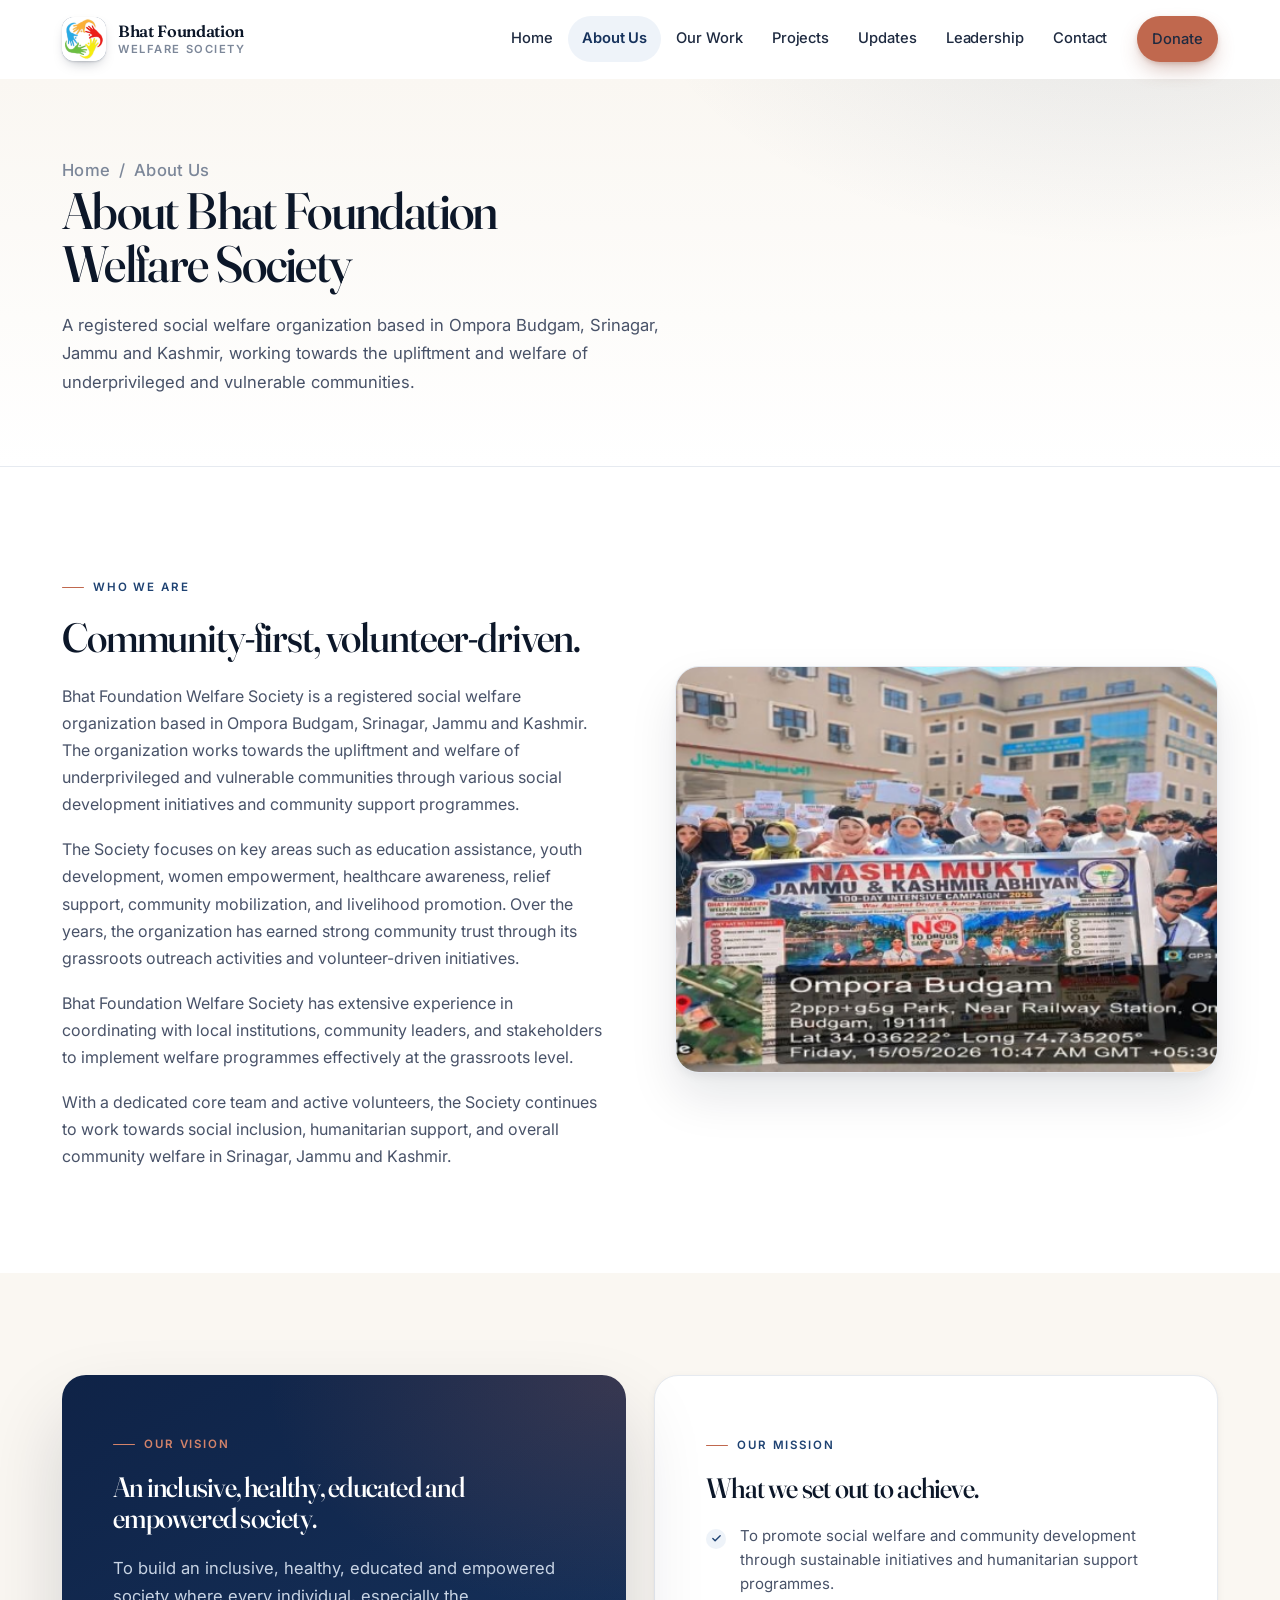
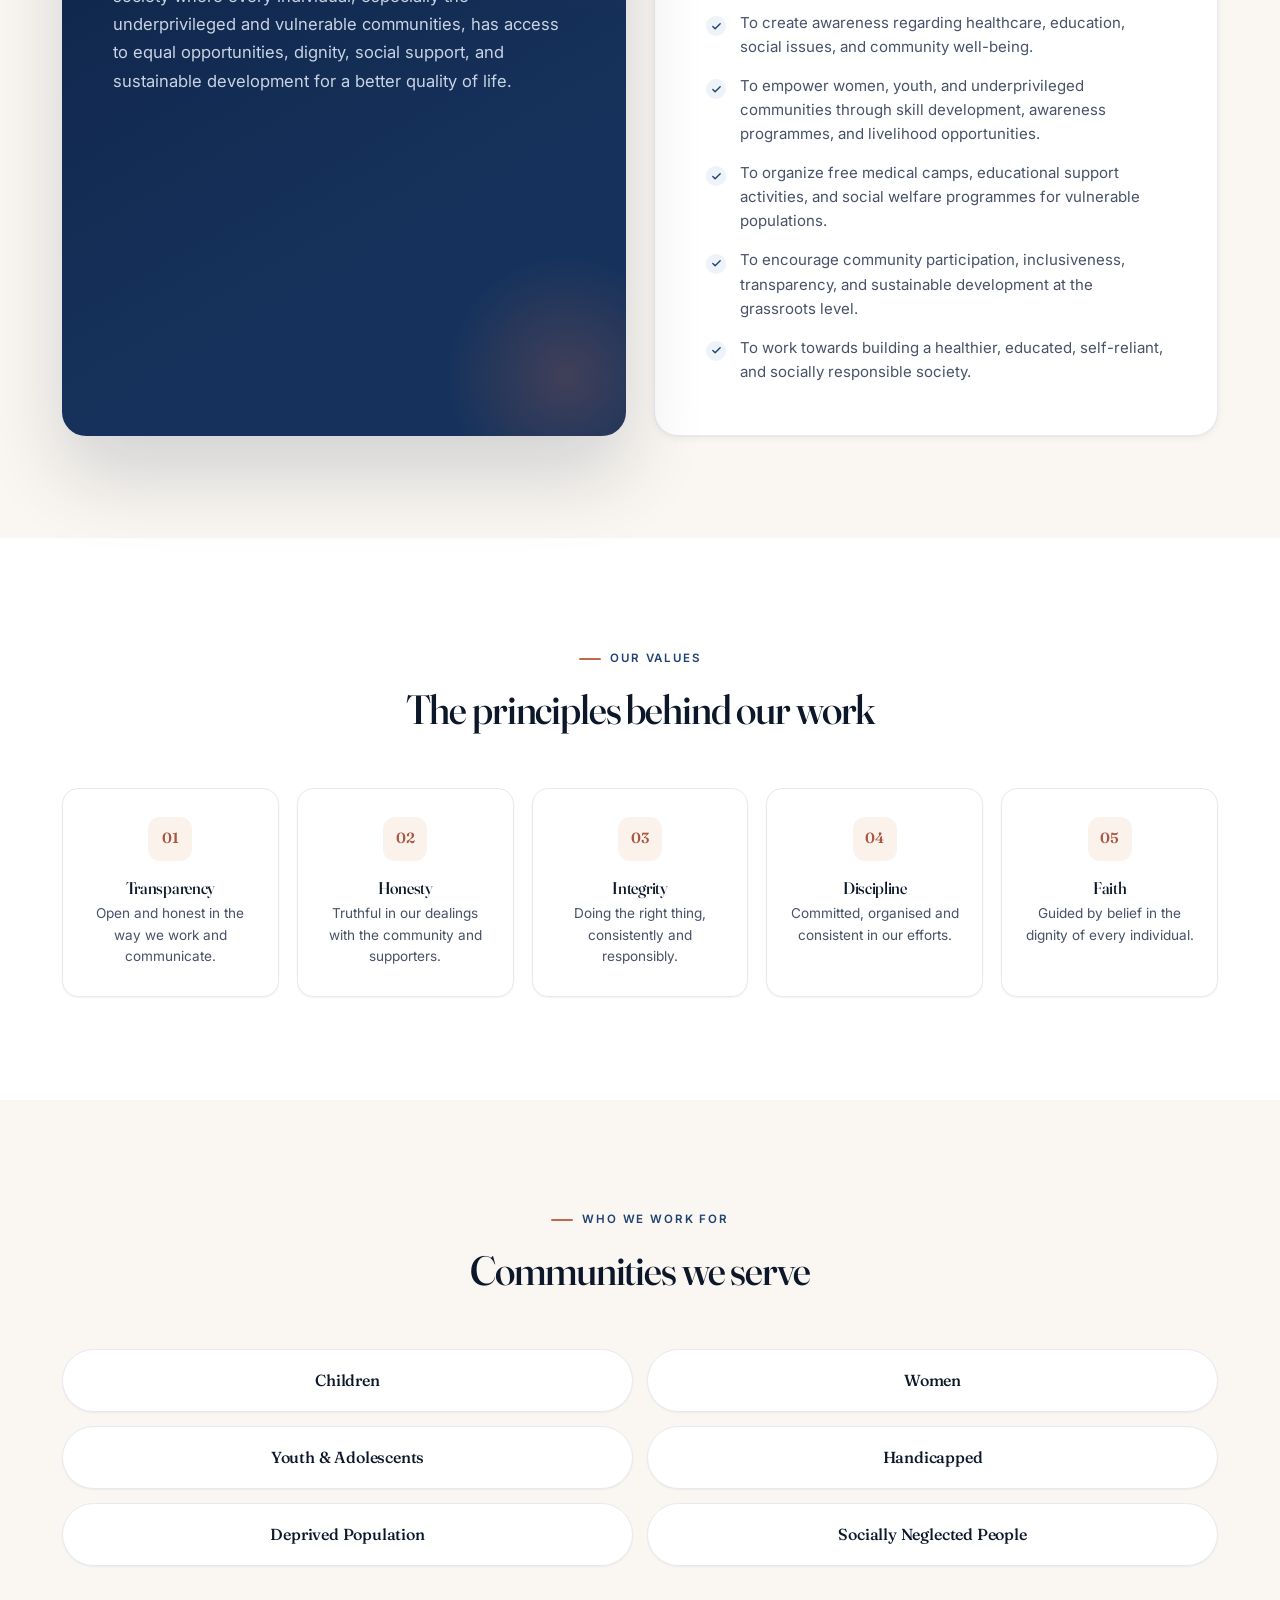
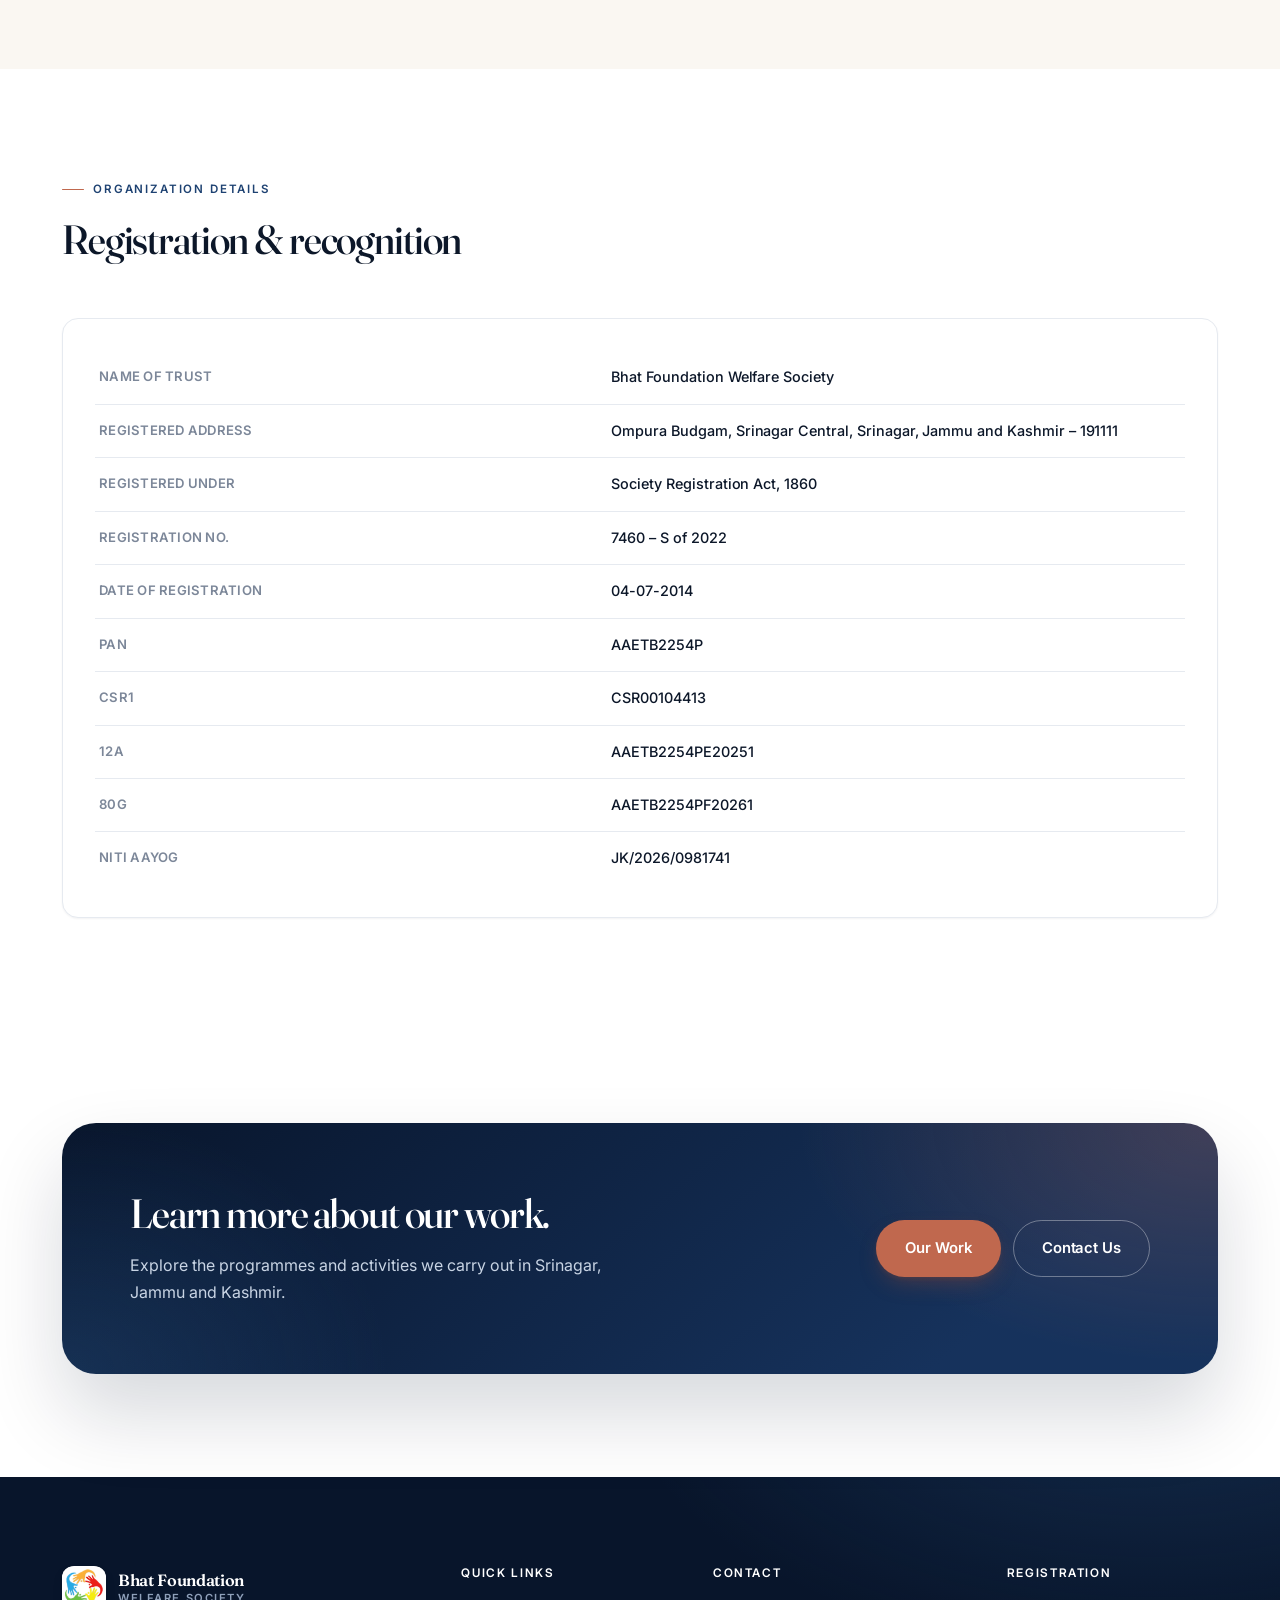
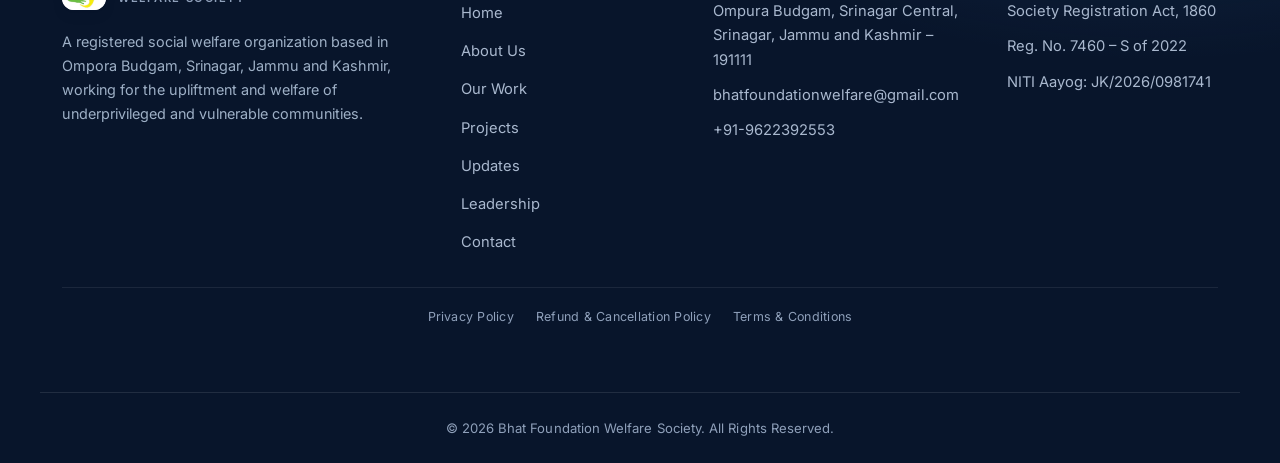
==== commit 884e65ca: "Update about.html" ====
--- a/about.html
+++ b/about.html
@@ -4,7 +4,7 @@
 <meta charset="utf-8">
 <meta name="viewport" content="width=device-width, initial-scale=1">
 <title>About Us | Bhat Foundation Welfare Society</title>
-<meta name="description" content="Learn about Bhat Foundation Welfare Society — a registered social welfare organization based in Ompora Budgam, Jammu & Kashmir, its vision, mission and values.">
+<meta name="description" content="Learn about Bhat Foundation Welfare Society — a registered social welfare organization based in Ompora Budgam, Srinagar, Jammu and Kashmir, its vision, mission and values.">
 <meta name="theme-color" content="#0F2347">
 <link rel="preconnect" href="https://fonts.googleapis.com">
 <link rel="preconnect" href="https://fonts.gstatic.com" crossorigin>
@@ -38,11 +38,12 @@
         <li><a href="index.html">Home</a></li>
         <li><a href="about.html" aria-current="page">About Us</a></li>
         <li><a href="our-work.html">Our Work</a></li>
-        <li><a href="medical-camps.html">Medical Camps</a></li>
+        <li><a href="projects.html">Projects</a></li>
+        <li><a href="updates.html">Updates</a></li>
         <li><a href="leadership.html">Leadership</a></li>
         <li><a href="contact.html">Contact</a></li>
       </ul>
-      <a class="btn btn-primary nav-cta" href="contact.html">Get Involved</a>
+      <a class="btn btn-primary nav-cta nav-donate" href="donate.html">Donate</a>
     </nav>
   </div>
 </header>
@@ -53,10 +54,7 @@
     <div class="container">
       <p class="breadcrumb"><a href="index.html">Home</a> &nbsp;/&nbsp; About Us</p>
       <h1>About Bhat Foundation Welfare Society</h1>
-      <p>
-        A registered social welfare organization based in Ompora Budgam, Jammu &amp; Kashmir,
-        working towards the upliftment and welfare of underprivileged and vulnerable communities.
-      </p>
+      <p>A registered social welfare organization based in Ompora Budgam, Srinagar, Jammu and Kashmir, working towards the upliftment and welfare of underprivileged and vulnerable communities.</p>
     </div>
   </section>
 
@@ -65,30 +63,11 @@
       <div>
         <p class="eyebrow">Who We Are</p>
         <h2>Community-first, volunteer-driven.</h2>
-        <p>
-          Bhat Foundation Welfare Society is a registered social welfare organization based in
-          Ompora Budgam, Jammu &amp; Kashmir. The organization works towards the upliftment and
-          welfare of underprivileged and vulnerable communities through various social development
-          initiatives and community support programmes.
-        </p>
-        <p>
-          The Society focuses on key areas such as education assistance, youth development, women
-          empowerment, healthcare awareness, relief support, community mobilization, and livelihood
-          promotion. Over the years, the organization has earned strong community trust through its
-          grassroots outreach activities and volunteer-driven initiatives.
-        </p>
-        <p>
-          Bhat Foundation Welfare Society has extensive experience in coordinating with local
-          institutions, community leaders, and stakeholders to implement welfare programmes
-          effectively at the grassroots level.
-        </p>
-        <p>
-          With a dedicated core team and active volunteers, the Society continues to work towards
-          social inclusion, humanitarian support, and overall community welfare across
-          Jammu &amp; Kashmir.
-        </p>
-      </div>
-
+        <p>Bhat Foundation Welfare Society is a registered social welfare organization based in Ompora Budgam, Srinagar, Jammu and Kashmir. The organization works towards the upliftment and welfare of underprivileged and vulnerable communities through various social development initiatives and community support programmes.</p>
+        <p>The Society focuses on key areas such as education assistance, youth development, women empowerment, healthcare awareness, relief support, community mobilization, and livelihood promotion. Over the years, the organization has earned strong community trust through its grassroots outreach activities and volunteer-driven initiatives.</p>
+        <p>Bhat Foundation Welfare Society has extensive experience in coordinating with local institutions, community leaders, and stakeholders to implement welfare programmes effectively at the grassroots level.</p>
+        <p>With a dedicated core team and active volunteers, the Society continues to work towards social inclusion, humanitarian support, and overall community welfare in Srinagar, Jammu and Kashmir.</p>
+      </div>
       <div class="split-media">
         <figure class="media">
           <div class="media-fallback">
@@ -107,14 +86,8 @@
         <article class="panel panel--vision reveal">
           <p class="eyebrow eyebrow--light">Our Vision</p>
           <h2 class="panel-title">An inclusive, healthy, educated and empowered society.</h2>
-          <p class="panel-text">
-            To build an inclusive, healthy, educated and empowered society where every individual,
-            especially the underprivileged and vulnerable communities, has access to equal
-            opportunities, dignity, social support, and sustainable development for a better
-            quality of life.
-          </p>
+          <p class="panel-text">To build an inclusive, healthy, educated and empowered society where every individual, especially the underprivileged and vulnerable communities, has access to equal opportunities, dignity, social support, and sustainable development for a better quality of life.</p>
         </article>
-
         <article class="panel panel--mission reveal">
           <p class="eyebrow">Our Mission</p>
           <h2 class="panel-title">What we set out to achieve.</h2>
@@ -137,33 +110,12 @@
         <p class="eyebrow">Our Values</p>
         <h2>The principles behind our work</h2>
       </div>
-
       <div class="values-grid">
-        <article class="value reveal">
-          <span class="value-num">01</span>
-          <h3>Transparency</h3>
-          <p>Open and honest in the way we work and communicate.</p>
-        </article>
-        <article class="value reveal">
-          <span class="value-num">02</span>
-          <h3>Honesty</h3>
-          <p>Truthful in our dealings with the community and supporters.</p>
-        </article>
-        <article class="value reveal">
-          <span class="value-num">03</span>
-          <h3>Integrity</h3>
-          <p>Doing the right thing, consistently and responsibly.</p>
-        </article>
-        <article class="value reveal">
-          <span class="value-num">04</span>
-          <h3>Discipline</h3>
-          <p>Committed, organised and consistent in our efforts.</p>
-        </article>
-        <article class="value reveal">
-          <span class="value-num">05</span>
-          <h3>Faith</h3>
-          <p>Guided by belief in the dignity of every individual.</p>
-        </article>
+        <article class="value reveal"><span class="value-num">01</span><h3>Transparency</h3><p>Open and honest in the way we work and communicate.</p></article>
+        <article class="value reveal"><span class="value-num">02</span><h3>Honesty</h3><p>Truthful in our dealings with the community and supporters.</p></article>
+        <article class="value reveal"><span class="value-num">03</span><h3>Integrity</h3><p>Doing the right thing, consistently and responsibly.</p></article>
+        <article class="value reveal"><span class="value-num">04</span><h3>Discipline</h3><p>Committed, organised and consistent in our efforts.</p></article>
+        <article class="value reveal"><span class="value-num">05</span><h3>Faith</h3><p>Guided by belief in the dignity of every individual.</p></article>
       </div>
     </div>
   </section>
@@ -191,12 +143,11 @@
         <p class="eyebrow">Organization Details</p>
         <h2>Registration &amp; recognition</h2>
       </div>
-
       <div class="card">
         <table class="reg-table">
           <tbody>
             <tr><th>Name of Trust</th><td>Bhat Foundation Welfare Society</td></tr>
-            <tr><th>Registered Address</th><td>Ompura Budgam, Srinagar Central, Srinagar, Jammu &amp; Kashmir &ndash; 191111</td></tr>
+            <tr><th>Registered Address</th><td>Ompura Budgam, Srinagar Central, Srinagar, Jammu and Kashmir &ndash; 191111</td></tr>
             <tr><th>Registered Under</th><td>Society Registration Act, 1860</td></tr>
             <tr><th>Registration No.</th><td>7460 &ndash; S of 2022</td></tr>
             <tr><th>Date of Registration</th><td>04-07-2014</td></tr>
@@ -216,7 +167,7 @@
       <div class="cta-band">
         <div class="cta-band-text">
           <h2>Learn more about our work.</h2>
-          <p>Explore the programmes and activities we carry out across Jammu &amp; Kashmir.</p>
+          <p>Explore the programmes and activities we carry out in Srinagar, Jammu and Kashmir.</p>
         </div>
         <div class="cta-band-actions">
           <a class="btn btn-accent" href="our-work.html">Our Work</a>
@@ -236,38 +187,30 @@
           <span class="brand-mark" aria-hidden="true">BF</span>
           <img src="images/logo.png" alt="" onerror="this.remove()">
         </span>
-        <span class="brand-text">
-          <strong>Bhat Foundation</strong>
-          <span>Welfare Society</span>
-        </span>
+        <span class="brand-text"><strong>Bhat Foundation</strong><span>Welfare Society</span></span>
       </a>
-      <p class="footer-desc">
-        A registered social welfare organization based in Ompora Budgam, Jammu &amp; Kashmir,
-        working for the upliftment and welfare of underprivileged and vulnerable communities.
-      </p>
-    </div>
-
+      <p class="footer-desc">A registered social welfare organization based in Ompora Budgam, Srinagar, Jammu and Kashmir, working for the upliftment and welfare of underprivileged and vulnerable communities.</p>
+    </div>
     <nav class="footer-col" aria-label="Quick links">
       <h3>Quick Links</h3>
       <ul>
         <li><a href="index.html">Home</a></li>
         <li><a href="about.html">About Us</a></li>
         <li><a href="our-work.html">Our Work</a></li>
-        <li><a href="medical-camps.html">Medical Camps</a></li>
+        <li><a href="projects.html">Projects</a></li>
+        <li><a href="updates.html">Updates</a></li>
         <li><a href="leadership.html">Leadership</a></li>
         <li><a href="contact.html">Contact</a></li>
       </ul>
     </nav>
-
     <div class="footer-col">
       <h3>Contact</h3>
       <ul class="footer-contact">
-        <li>Ompura Budgam, Srinagar Central,<br>Srinagar, Jammu &amp; Kashmir &ndash; 191111</li>
+        <li>Ompura Budgam, Srinagar Central,<br>Srinagar, Jammu and Kashmir &ndash; 191111</li>
         <li><a href="mailto:bhatfoundationwelfare@gmail.com">bhatfoundationwelfare@gmail.com</a></li>
         <li><a href="tel:+919622392553">+91-9622392553</a></li>
       </ul>
     </div>
-
     <div class="footer-col">
       <h3>Registration</h3>
       <ul class="footer-contact">
@@ -277,7 +220,13 @@
       </ul>
     </div>
   </div>
-
+  <div class="container">
+    <nav class="footer-legal" aria-label="Legal">
+      <a href="privacy-policy.html">Privacy Policy</a>
+      <a href="refund-policy.html">Refund &amp; Cancellation Policy</a>
+      <a href="terms.html">Terms &amp; Conditions</a>
+    </nav>
+  </div>
   <div class="container footer-bottom">
     <p>&copy; <span id="year">2026</span> Bhat Foundation Welfare Society. All Rights Reserved.</p>
   </div>
--- a/css/styles.css
+++ b/css/styles.css
@@ -1,78 +1,24 @@
-/* ==========================================================================
-   Bhat Foundation Welfare Society — Stylesheet v3
-   Palette: Deep navy + warm terracotta + cream
-   ========================================================================== */
-
-/* ---------- 1. Tokens ---------- */
 :root{
-  /* Deep navy */
-  --navy-950:#08152B;
-  --navy-900:#0F2347;
-  --navy-800:#16325C;
-  --navy-700:#1E4272;
-  --navy-600:#2A5689;
-  --navy-100:#DCE6F2;
-  --navy-50:#EEF3F9;
-
-  /* Warm terracotta */
-  --clay-700:#8E4A38;
-  --clay-600:#A85742;
-  --clay-500:#C0684E;
-  --clay-400:#D3836A;
-  --clay-200:#F1D5C7;
-  --clay-100:#F8E7DE;
-  --clay-50:#FCF2EC;
-
-  /* Warm neutrals */
-  --cream:#FAF7F2;
-  --cream-2:#F4EEE4;
-  --sand:#ECE3D5;
-
-  /* Ink */
-  --ink:#0C1729;
-  --ink-2:#1E2A40;
-  --body:#485268;
-  --muted:#7C8799;
-  --line:#E6EAF0;
-  --line-2:#D6DCE5;
-
-  --bg:#FFFFFF;
-
-  /* Radii */
-  --r-sm:10px;
-  --r:16px;
-  --r-lg:24px;
-  --r-xl:34px;
-
-  /* Shadows */
+  --navy-950:#08152B; --navy-900:#0F2347; --navy-800:#16325C;
+  --navy-700:#1E4272; --navy-600:#2A5689; --navy-100:#DCE6F2; --navy-50:#EEF3F9;
+  --clay-700:#8E4A38; --clay-600:#A85742; --clay-500:#C0684E;
+  --clay-400:#D3836A; --clay-200:#F1D5C7; --clay-100:#F8E7DE; --clay-50:#FCF2EC;
+  --cream:#FAF7F2; --cream-2:#F4EEE4; --sand:#ECE3D5;
+  --ink:#0C1729; --ink-2:#1E2A40; --body:#485268; --muted:#7C8799;
+  --line:#E6EAF0; --line-2:#D6DCE5; --bg:#FFFFFF;
+  --r-sm:10px; --r:16px; --r-lg:24px; --r-xl:34px;
   --sh-xs:0 1px 2px rgba(8,21,43,.05);
-  --sh-sm:0 1px 2px rgba(8,21,43,.04), 0 2px 8px rgba(8,21,43,.05);
-  --sh-md:0 2px 4px rgba(8,21,43,.04), 0 12px 26px rgba(8,21,43,.07);
-  --sh-lg:0 4px 8px rgba(8,21,43,.05), 0 24px 48px rgba(8,21,43,.10);
+  --sh-sm:0 1px 2px rgba(8,21,43,.04),0 2px 8px rgba(8,21,43,.05);
+  --sh-md:0 2px 4px rgba(8,21,43,.04),0 12px 26px rgba(8,21,43,.07);
+  --sh-lg:0 4px 8px rgba(8,21,43,.05),0 24px 48px rgba(8,21,43,.10);
   --sh-xl:0 40px 80px rgba(8,21,43,.16);
-
-  --maxw:1200px;
-  --header-h:78px;
-
-  --font-display:'Fraunces', 'Iowan Old Style', Georgia, serif;
-  --font-body:'Inter', system-ui, -apple-system, 'Segoe UI', Roboto, sans-serif;
-}
-
-/* ---------- 2. Reset & base ---------- */
+  --maxw:1200px; --header-h:78px;
+  --font-display:'Fraunces','Iowan Old Style',Georgia,serif;
+  --font-body:'Inter',system-ui,-apple-system,'Segoe UI',Roboto,sans-serif;
+}
 *,*::before,*::after{box-sizing:border-box;}
 html{-webkit-text-size-adjust:100%;scroll-behavior:smooth;}
-body{
-  margin:0;
-  font-family:var(--font-body);
-  font-size:16px;
-  line-height:1.7;
-  color:var(--body);
-  background:var(--bg);
-  overflow-x:hidden;
-  -webkit-font-smoothing:antialiased;
-  -moz-osx-font-smoothing:grayscale;
-  text-rendering:optimizeLegibility;
-}
+body{margin:0;font-family:var(--font-body);font-size:16px;line-height:1.7;color:var(--body);background:var(--bg);overflow-x:hidden;-webkit-font-smoothing:antialiased;-moz-osx-font-smoothing:grayscale;text-rendering:optimizeLegibility;}
 body.nav-open{overflow:hidden;}
 img,svg{max-width:100%;display:block;}
 a{color:var(--navy-700);text-decoration:none;transition:color .2s ease;}
@@ -80,43 +26,14 @@
 ul{margin:0;padding:0;list-style:none;}
 button{font:inherit;}
 :focus-visible{outline:2.5px solid var(--clay-500);outline-offset:3px;border-radius:6px;}
-
-.skip-link{
-  position:absolute;left:-9999px;top:0;z-index:200;
-  background:var(--navy-900);color:#fff;padding:12px 22px;border-radius:0 0 10px 0;
-  font-weight:600;
-}
+.skip-link{position:absolute;left:-9999px;top:0;z-index:200;background:var(--navy-900);color:#fff;padding:12px 22px;border-radius:0 0 10px 0;font-weight:600;}
 .skip-link:focus{left:0;color:#fff;}
-
-/* ---------- 3. Typography ---------- */
-h1,h2,h3,h4{
-  font-family:var(--font-display);
-  color:var(--ink);
-  margin:0 0 .55em;
-  line-height:1.08;
-  letter-spacing:-.022em;
-  font-weight:500;
-  font-variation-settings:"opsz" 96, "SOFT" 0, "WONK" 0;
-}
-h1{
-  font-size:clamp(2.3rem,5.4vw,3.9rem);
-  letter-spacing:-.032em;
-  line-height:1.04;
-}
-h2{
-  font-size:clamp(1.7rem,3.6vw,2.55rem);
-  letter-spacing:-.028em;
-  line-height:1.1;
-}
-h3{
-  font-size:clamp(1.1rem,1.9vw,1.35rem);
-  letter-spacing:-.018em;
-  line-height:1.25;
-}
+h1,h2,h3,h4{font-family:var(--font-display);color:var(--ink);margin:0 0 .55em;line-height:1.08;letter-spacing:-.022em;font-weight:500;font-variation-settings:"opsz" 96,"SOFT" 0,"WONK" 0;}
+h1{font-size:clamp(2.3rem,5.4vw,3.9rem);letter-spacing:-.032em;line-height:1.04;}
+h2{font-size:clamp(1.7rem,3.6vw,2.55rem);letter-spacing:-.028em;line-height:1.1;}
+h3{font-size:clamp(1.1rem,1.9vw,1.35rem);letter-spacing:-.018em;line-height:1.25;}
 p{margin:0 0 1.1em;}
 p:last-child{margin-bottom:0;}
-
-/* ---------- 4. Layout ---------- */
 .container{width:100%;max-width:var(--maxw);margin-inline:auto;padding-inline:22px;}
 .section{padding:clamp(64px,8vw,112px) 0;}
 .section--soft{background:var(--cream);}
@@ -124,626 +41,292 @@
 .section-head--center{margin-inline:auto;text-align:center;}
 .section-sub{font-size:1.05rem;color:var(--body);margin:0;}
 .section-foot{margin-top:clamp(30px,4vw,48px);}
-
-.eyebrow{
-  display:inline-flex;align-items:center;gap:9px;
-  font-family:var(--font-body);
-  text-transform:uppercase;
-  letter-spacing:.16em;
-  font-size:.72rem;
-  font-weight:600;
-  color:var(--navy-700);
-  margin:0 0 18px;
-}
-.eyebrow::before{
-  content:"";width:22px;height:1.5px;background:var(--clay-500);border-radius:2px;
-}
+.eyebrow{display:inline-flex;align-items:center;gap:9px;font-family:var(--font-body);text-transform:uppercase;letter-spacing:.16em;font-size:.72rem;font-weight:600;color:var(--navy-700);margin:0 0 18px;}
+.eyebrow::before{content:"";width:22px;height:1.5px;background:var(--clay-500);border-radius:2px;}
 .section-head--center .eyebrow{justify-content:center;}
 .eyebrow--light{color:var(--clay-400);}
 .eyebrow--light::before{background:var(--clay-400);}
-
-.hl{
-  font-style:italic;
-  font-weight:400;
-  color:var(--clay-500);
-  font-variation-settings:"opsz" 144, "SOFT" 50, "WONK" 1;
-}
-
+.hl{font-style:italic;font-weight:400;color:var(--clay-500);font-variation-settings:"opsz" 144,"SOFT" 50,"WONK" 1;}
 .grid{display:grid;gap:clamp(18px,2.4vw,28px);}
 .grid-2,.grid-3,.grid-4{grid-template-columns:1fr;}
 .split{display:grid;gap:clamp(34px,5.5vw,72px);align-items:center;}
-
-.link-arrow{
-  display:inline-flex;align-items:center;gap:9px;font-weight:600;
-  color:var(--navy-700);letter-spacing:-.005em;
-}
+.link-arrow{display:inline-flex;align-items:center;gap:9px;font-weight:600;color:var(--navy-700);}
 .link-arrow span{transition:transform .3s cubic-bezier(.2,.7,.3,1);}
 .link-arrow:hover span{transform:translateX(5px);}
-
-/* ---------- 5. Buttons ---------- */
-.btn{
-  display:inline-flex;align-items:center;justify-content:center;gap:9px;
-  padding:15px 28px;
-  border-radius:999px;
-  border:1.5px solid transparent;
-  font-family:var(--font-body);
-  font-weight:600;
-  font-size:.93rem;
-  letter-spacing:-.005em;
-  cursor:pointer;
-  text-align:center;
-  transition:transform .25s cubic-bezier(.2,.7,.3,1),
-             box-shadow .25s ease,
-             background-color .2s ease,
-             color .2s ease,
-             border-color .2s ease;
-  min-height:50px;
-  white-space:nowrap;
-}
+.btn{display:inline-flex;align-items:center;justify-content:center;gap:9px;padding:15px 28px;border-radius:999px;border:1.5px solid transparent;font-family:var(--font-body);font-weight:600;font-size:.93rem;letter-spacing:-.005em;cursor:pointer;text-align:center;transition:transform .25s cubic-bezier(.2,.7,.3,1),box-shadow .25s ease,background-color .2s ease,color .2s ease,border-color .2s ease;min-height:50px;white-space:nowrap;}
 .btn:active{transform:translateY(1px);}
-
-.btn-primary{
-  background:var(--navy-800);color:#fff;
-  box-shadow:0 2px 4px rgba(8,21,43,.15), 0 10px 22px -6px rgba(8,21,43,.35);
-}
-.btn-primary:hover{
-  background:var(--navy-900);color:#fff;
-  box-shadow:0 4px 8px rgba(8,21,43,.18), 0 16px 30px -8px rgba(8,21,43,.45);
-  transform:translateY(-1px);
-}
-
-.btn-accent{
-  background:var(--clay-500);color:#fff;
-  box-shadow:0 2px 4px rgba(142,74,56,.2), 0 10px 22px -6px rgba(142,74,56,.45);
-}
-.btn-accent:hover{
-  background:var(--clay-600);color:#fff;
-  box-shadow:0 4px 8px rgba(142,74,56,.24), 0 16px 30px -8px rgba(142,74,56,.55);
-  transform:translateY(-1px);
-}
-
-.btn-ghost{
-  background:#fff;color:var(--navy-800);border-color:var(--line-2);
-  box-shadow:var(--sh-xs);
-}
-.btn-ghost:hover{
-  border-color:var(--navy-700);color:var(--navy-800);
-  background:#fff;
-}
-
-.btn-outline{
-  background:transparent;color:var(--navy-800);border-color:var(--navy-800);
-}
+.btn-primary{background:var(--navy-800);color:#fff;box-shadow:0 2px 4px rgba(8,21,43,.15),0 10px 22px -6px rgba(8,21,43,.35);}
+.btn-primary:hover{background:var(--navy-900);color:#fff;box-shadow:0 4px 8px rgba(8,21,43,.18),0 16px 30px -8px rgba(8,21,43,.45);transform:translateY(-1px);}
+.btn-accent{background:var(--clay-500);color:#fff;box-shadow:0 2px 4px rgba(142,74,56,.2),0 10px 22px -6px rgba(142,74,56,.45);}
+.btn-accent:hover{background:var(--clay-600);color:#fff;box-shadow:0 4px 8px rgba(142,74,56,.24),0 16px 30px -8px rgba(142,74,56,.55);transform:translateY(-1px);}
+.btn-ghost{background:#fff;color:var(--navy-800);border-color:var(--line-2);box-shadow:var(--sh-xs);}
+.btn-ghost:hover{border-color:var(--navy-700);color:var(--navy-800);background:#fff;}
+.btn-outline{background:transparent;color:var(--navy-800);border-color:var(--navy-800);}
 .btn-outline:hover{background:var(--navy-800);color:#fff;}
-
-.btn-outline-light{
-  background:transparent;color:#fff;
-  border-color:rgba(255,255,255,.35);
-}
-.btn-outline-light:hover{
-  background:#fff;color:var(--navy-900);border-color:#fff;
-}
-
+.btn-outline-light{background:transparent;color:#fff;border-color:rgba(255,255,255,.35);}
+.btn-outline-light:hover{background:#fff;color:var(--navy-900);border-color:#fff;}
 .btn-row{display:flex;flex-wrap:wrap;gap:12px;margin:30px 0 0;}
-
-/* ---------- 6. Header ---------- */
-.site-header{
-  position:sticky;top:0;z-index:100;
-  background:rgba(255,255,255,.85);
-  backdrop-filter:saturate(180%) blur(16px);
-  -webkit-backdrop-filter:saturate(180%) blur(16px);
-  border-bottom:1px solid transparent;
-  transition:box-shadow .3s ease,border-color .3s ease,background-color .3s ease;
-}
-.site-header.is-scrolled{
-  border-bottom-color:var(--line);
-  box-shadow:0 1px 0 rgba(8,21,43,.03), 0 8px 24px -12px rgba(8,21,43,.15);
-}
-.header-inner{
-  display:flex;align-items:center;justify-content:space-between;
-  gap:18px;min-height:var(--header-h);
-}
-
+.site-header{position:sticky;top:0;z-index:100;background:rgba(255,255,255,.85);backdrop-filter:saturate(180%) blur(16px);-webkit-backdrop-filter:saturate(180%) blur(16px);border-bottom:1px solid transparent;transition:box-shadow .3s ease,border-color .3s ease,background-color .3s ease;}
+.site-header.is-scrolled{border-bottom-color:var(--line);box-shadow:0 1px 0 rgba(8,21,43,.03),0 8px 24px -12px rgba(8,21,43,.15);}
+.header-inner{display:flex;align-items:center;justify-content:space-between;gap:18px;min-height:var(--header-h);}
 .brand{display:flex;align-items:center;gap:12px;flex-shrink:0;}
-.brand-badge{
-  position:relative;width:44px;height:44px;flex-shrink:0;
-  border-radius:12px;
-  background:var(--navy-800);
-  display:grid;place-items:center;overflow:hidden;
-  box-shadow:0 1px 2px rgba(8,21,43,.15), 0 6px 14px -6px rgba(8,21,43,.35);
-}
-.brand-mark{
-  color:#fff;font-family:var(--font-display);font-weight:600;
-  font-size:1.05rem;letter-spacing:-.02em;font-variation-settings:"opsz" 48;
-}
-.brand-badge img{
-  position:absolute;inset:0;width:100%;height:100%;
-  object-fit:contain;background:#fff;
-}
+.brand-badge{position:relative;width:44px;height:44px;flex-shrink:0;border-radius:12px;background:var(--navy-800);display:grid;place-items:center;overflow:hidden;box-shadow:0 1px 2px rgba(8,21,43,.15),0 6px 14px -6px rgba(8,21,43,.35);}
+.brand-mark{color:#fff;font-family:var(--font-display);font-weight:600;font-size:1.05rem;letter-spacing:-.02em;}
+.brand-badge img{position:absolute;inset:0;width:100%;height:100%;object-fit:contain;background:#fff;}
 .brand-text{display:flex;flex-direction:column;line-height:1.1;}
-.brand-text strong{
-  color:var(--ink);font-family:var(--font-display);
-  font-size:1.02rem;font-weight:600;letter-spacing:-.02em;
-  font-variation-settings:"opsz" 32;
-}
-.brand-text span{
-  color:var(--muted);font-size:.7rem;font-weight:600;
-  letter-spacing:.14em;text-transform:uppercase;margin-top:2px;
-}
-
-.nav-toggle{
-  display:inline-flex;align-items:center;justify-content:center;
-  width:46px;height:46px;border-radius:12px;
-  background:var(--navy-50);
-  border:1px solid var(--line);
-  cursor:pointer;flex-shrink:0;
-  transition:background-color .2s ease;
-}
+.brand-text strong{color:var(--ink);font-family:var(--font-display);font-size:1.02rem;font-weight:600;letter-spacing:-.02em;}
+.brand-text span{color:var(--muted);font-size:.7rem;font-weight:600;letter-spacing:.14em;text-transform:uppercase;margin-top:2px;}
+.nav-toggle{display:inline-flex;align-items:center;justify-content:center;width:46px;height:46px;border-radius:12px;background:var(--navy-50);border:1px solid var(--line);cursor:pointer;flex-shrink:0;transition:background-color .2s ease;}
 .nav-toggle:hover{background:var(--navy-100);}
 .nav-toggle-bars{display:block;width:20px;height:14px;position:relative;}
-.nav-toggle-bars i{
-  position:absolute;left:0;width:100%;height:2px;border-radius:2px;
-  background:var(--navy-900);
-  transition:transform .3s cubic-bezier(.2,.7,.3,1),opacity .2s ease,top .3s ease;
-}
+.nav-toggle-bars i{position:absolute;left:0;width:100%;height:2px;border-radius:2px;background:var(--navy-900);transition:transform .3s cubic-bezier(.2,.7,.3,1),opacity .2s ease,top .3s ease;}
 .nav-toggle-bars i:nth-child(1){top:0;}
 .nav-toggle-bars i:nth-child(2){top:6px;}
 .nav-toggle-bars i:nth-child(3){top:12px;}
 .nav-toggle[aria-expanded="true"] .nav-toggle-bars i:nth-child(1){top:6px;transform:rotate(45deg);}
 .nav-toggle[aria-expanded="true"] .nav-toggle-bars i:nth-child(2){opacity:0;}
 .nav-toggle[aria-expanded="true"] .nav-toggle-bars i:nth-child(3){top:6px;transform:rotate(-45deg);}
-
-.primary-nav{
-  position:fixed;inset:var(--header-h) 0 auto 0;
-  background:#fff;
-  border-bottom:1px solid var(--line);
-  padding:10px 22px 28px;
-  display:flex;flex-direction:column;gap:4px;
-  transform:translateY(-14px);opacity:0;visibility:hidden;
-  transition:opacity .28s ease,transform .28s ease,visibility .28s;
-  max-height:calc(100dvh - var(--header-h));overflow-y:auto;
-  box-shadow:0 24px 40px -20px rgba(8,21,43,.18);
-}
+.primary-nav{position:fixed;inset:var(--header-h) 0 auto 0;background:#fff;border-bottom:1px solid var(--line);padding:10px 22px 28px;display:flex;flex-direction:column;gap:4px;transform:translateY(-14px);opacity:0;visibility:hidden;transition:opacity .28s ease,transform .28s ease,visibility .28s;max-height:calc(100dvh - var(--header-h));overflow-y:auto;box-shadow:0 24px 40px -20px rgba(8,21,43,.18);}
 .primary-nav.is-open{transform:translateY(0);opacity:1;visibility:visible;}
 .primary-nav ul{display:flex;flex-direction:column;}
-.primary-nav a{
-  display:block;padding:14px 4px;
-  font-weight:500;color:var(--ink-2);
-  border-bottom:1px solid var(--line);
-  font-size:1rem;letter-spacing:-.005em;
-}
+.primary-nav a{display:block;padding:14px 4px;font-weight:500;color:var(--ink-2);border-bottom:1px solid var(--line);font-size:1rem;letter-spacing:-.005em;}
 .primary-nav a:hover{color:var(--navy-700);}
-.primary-nav a[aria-current="page"]{
-  color:var(--navy-700);font-weight:600;
-}
-.primary-nav a[aria-current="page"]::after{
-  content:"";display:inline-block;width:5px;height:5px;border-radius:50%;
-  background:var(--clay-500);margin-left:9px;vertical-align:middle;
-}
+.primary-nav a[aria-current="page"]{color:var(--navy-700);font-weight:600;}
+.primary-nav a[aria-current="page"]::after{content:"";display:inline-block;width:5px;height:5px;border-radius:50%;background:var(--clay-500);margin-left:9px;vertical-align:middle;}
 .nav-cta{margin-top:18px;width:100%;}
-
-/* ---------- 7. Hero ---------- */
-.hero{
-  position:relative;overflow:hidden;
-  background:
-    radial-gradient(1000px 600px at 92% -20%, rgba(30,66,114,.10), transparent 60%),
-    radial-gradient(800px 500px at -12% 110%, rgba(192,104,78,.11), transparent 62%),
-    linear-gradient(180deg, var(--cream) 0%, #fff 70%);
-  padding:clamp(52px,7vw,96px) 0 clamp(64px,8vw,116px);
-  border-bottom:1px solid var(--line);
-}
+.nav-donate{background:var(--clay-500);color:#fff;box-shadow:0 2px 4px rgba(142,74,56,.2),0 10px 22px -6px rgba(142,74,56,.45);}
+.nav-donate:hover{background:var(--clay-600);color:#fff;}
+.hero{position:relative;overflow:hidden;background:radial-gradient(1000px 600px at 92% -20%,rgba(30,66,114,.10),transparent 60%),radial-gradient(800px 500px at -12% 110%,rgba(192,104,78,.11),transparent 62%),linear-gradient(180deg,var(--cream) 0%,#fff 70%);padding:clamp(52px,7vw,96px) 0 clamp(64px,8vw,116px);border-bottom:1px solid var(--line);}
 .hero-grid{display:grid;gap:clamp(40px,5.5vw,72px);align-items:center;}
-.hero-copy .lead{
-  font-size:clamp(1.02rem,1.55vw,1.12rem);
-  max-width:58ch;
-  color:var(--body);
-}
+.hero-copy .lead{font-size:clamp(1.02rem,1.55vw,1.12rem);max-width:58ch;color:var(--body);}
 .hero h1{max-width:15ch;}
-
-.trust-strip{
-  display:grid;gap:20px;
-  margin-top:40px;padding-top:30px;
-  border-top:1px solid var(--line);
-  grid-template-columns:1fr;
-}
+.trust-strip{display:grid;gap:20px;margin-top:40px;padding-top:30px;border-top:1px solid var(--line);grid-template-columns:1fr;}
 .trust-strip li{display:flex;flex-direction:column;gap:3px;}
-.trust-strip strong{
-  font-family:var(--font-display);
-  color:var(--ink);
-  font-size:1.02rem;font-weight:600;letter-spacing:-.018em;
-  font-variation-settings:"opsz" 32;
-}
+.trust-strip strong{font-family:var(--font-display);color:var(--ink);font-size:1.02rem;font-weight:600;letter-spacing:-.018em;}
 .trust-strip span{font-size:.82rem;color:var(--muted);letter-spacing:.005em;}
-
-/* ---------- 8. Media blocks ---------- */
-.media{
-  position:relative;margin:0;overflow:hidden;
-  border-radius:var(--r-lg);
-  background:var(--navy-50);
-  border:1px solid var(--line);
-  box-shadow:var(--sh-lg);
-  aspect-ratio:4/3;
-}
+.media{position:relative;margin:0;overflow:hidden;border-radius:var(--r-lg);background:var(--navy-50);border:1px solid var(--line);box-shadow:var(--sh-lg);aspect-ratio:4/3;}
 .media--wide{aspect-ratio:16/10;}
-.media--tall{aspect-ratio:1/1;}
-.media-fallback{
-  position:absolute;inset:0;
-  display:grid;place-content:center;justify-items:center;
-  gap:12px;padding:24px;text-align:center;
-  background:linear-gradient(140deg, var(--navy-50), var(--cream) 70%);
-}
-.media-fallback svg{
-  width:36px;height:36px;fill:none;stroke:var(--navy-600);
-  stroke-width:1.5;stroke-linecap:round;stroke-linejoin:round;
-  opacity:.5;
-}
-.media-fallback span{
-  font-size:.76rem;font-weight:500;color:var(--muted);
-  letter-spacing:.06em;text-transform:uppercase;
-}
-.media-img{
-  position:absolute;inset:0;width:100%;height:100%;object-fit:cover;
-}
-
-/* ---------- 9. Cards ---------- */
-.card{
-  background:#fff;
-  border:1px solid var(--line);
-  border-radius:var(--r);
-  padding:clamp(24px,2.6vw,32px);
-  box-shadow:var(--sh-xs);
-  transition:transform .3s cubic-bezier(.2,.7,.3,1),
-             box-shadow .3s ease,
-             border-color .3s ease;
-  height:100%;
-}
-.card:hover{
-  transform:translateY(-4px);
-  box-shadow:var(--sh-md);
-  border-color:var(--navy-100);
-}
+.media-fallback{position:absolute;inset:0;display:grid;place-content:center;justify-items:center;gap:12px;padding:24px;text-align:center;background:linear-gradient(140deg,var(--navy-50),var(--cream) 70%);}
+.media-fallback svg{width:36px;height:36px;fill:none;stroke:var(--navy-600);stroke-width:1.5;stroke-linecap:round;stroke-linejoin:round;opacity:.5;}
+.media-fallback span{font-size:.76rem;font-weight:500;color:var(--muted);letter-spacing:.06em;text-transform:uppercase;}
+.media-img{position:absolute;inset:0;width:100%;height:100%;object-fit:cover;}
+.card{background:#fff;border:1px solid var(--line);border-radius:var(--r);padding:clamp(24px,2.6vw,32px);box-shadow:var(--sh-xs);transition:transform .3s cubic-bezier(.2,.7,.3,1),box-shadow .3s ease,border-color .3s ease;height:100%;}
+.card:hover{transform:translateY(-4px);box-shadow:var(--sh-md);border-color:var(--navy-100);}
 .card p{margin:0;font-size:.94rem;line-height:1.65;}
 .card h3{margin-bottom:.55em;}
 .card--compact{padding:22px 24px;}
 .card--compact h3{font-size:1.02rem;margin-bottom:.35em;}
 .card--compact p{font-size:.87rem;}
-
-.card-icon{
-  display:grid;place-items:center;
-  width:50px;height:50px;border-radius:14px;
-  background:var(--clay-50);
-  margin-bottom:18px;
-  transition:background-color .3s ease;
-}
+.card-icon{display:grid;place-items:center;width:50px;height:50px;border-radius:14px;background:var(--clay-50);margin-bottom:18px;transition:background-color .3s ease;}
 .card:hover .card-icon{background:var(--clay-100);}
-.card-icon svg{
-  width:23px;height:23px;fill:none;stroke:var(--clay-600);
-  stroke-width:1.7;stroke-linecap:round;stroke-linejoin:round;
-}
-
-/* ---------- 10. Panels ---------- */
-.panel{
-  border-radius:var(--r-lg);
-  padding:clamp(30px,4vw,52px);
-  height:100%;
-}
-.panel--vision{
-  background:
-    radial-gradient(600px 400px at 100% 0%, rgba(192,104,78,.22), transparent 60%),
-    linear-gradient(150deg, var(--navy-900), var(--navy-800) 70%);
-  color:#C8D4E4;
-  box-shadow:var(--sh-xl);
-  position:relative;
-  overflow:hidden;
-}
-.panel--vision::after{
-  content:"";
-  position:absolute;
-  right:-60px;bottom:-60px;
-  width:240px;height:240px;
-  border-radius:50%;
-  background:radial-gradient(circle, rgba(192,104,78,.25), transparent 70%);
-  pointer-events:none;
-}
+.card-icon svg{width:23px;height:23px;fill:none;stroke:var(--clay-600);stroke-width:1.7;stroke-linecap:round;stroke-linejoin:round;}
+.panel{border-radius:var(--r-lg);padding:clamp(30px,4vw,52px);height:100%;}
+.panel--vision{background:radial-gradient(600px 400px at 100% 0%,rgba(192,104,78,.22),transparent 60%),linear-gradient(150deg,var(--navy-900),var(--navy-800) 70%);color:#C8D4E4;box-shadow:var(--sh-xl);position:relative;overflow:hidden;}
+.panel--vision::after{content:"";position:absolute;right:-60px;bottom:-60px;width:240px;height:240px;border-radius:50%;background:radial-gradient(circle,rgba(192,104,78,.25),transparent 70%);pointer-events:none;}
 .panel--vision .panel-title{color:#fff;}
-.panel--vision .panel-text{
-  color:#C8D4E4;font-size:1.04rem;margin:0;
-  position:relative;z-index:1;
-}
-.panel--vision .panel-title,
-.panel--vision .eyebrow{position:relative;z-index:1;}
-
-.panel--mission{
-  background:#fff;
-  border:1px solid var(--line);
-  box-shadow:var(--sh-sm);
-}
-.panel-title{
-  font-size:clamp(1.3rem,2.4vw,1.75rem);
-  margin-bottom:.7em;
-}
-
+.panel--vision .panel-text{color:#C8D4E4;font-size:1.04rem;margin:0;position:relative;z-index:1;}
+.panel--vision .panel-title,.panel--vision .eyebrow{position:relative;z-index:1;}
+.panel--mission{background:#fff;border:1px solid var(--line);box-shadow:var(--sh-sm);}
+.panel-title{font-size:clamp(1.3rem,2.4vw,1.75rem);margin-bottom:.7em;}
 .check-list{display:grid;gap:15px;}
-.check-list li{
-  position:relative;
-  padding-left:34px;
-  font-size:.94rem;
-  color:var(--body);
-  line-height:1.6;
-}
-.check-list li::before{
-  content:"";
-  position:absolute;left:0;top:.34em;
-  width:20px;height:20px;border-radius:50%;
-  background:var(--navy-50);
-  background-image:url("data:image/svg+xml,%3Csvg xmlns='http://www.w3.org/2000/svg' viewBox='0 0 24 24' fill='none' stroke='%231E4272' stroke-width='3' stroke-linecap='round' stroke-linejoin='round'%3E%3Cpath d='M20 6 9 17l-5-5'/%3E%3C/svg%3E");
-  background-size:11px;background-position:center;background-repeat:no-repeat;
-}
-
-/* ---------- 11. Pills ---------- */
+.check-list li{position:relative;padding-left:34px;font-size:.94rem;color:var(--body);line-height:1.6;}
+.check-list li::before{content:"";position:absolute;left:0;top:.34em;width:20px;height:20px;border-radius:50%;background:var(--navy-50);background-image:url("data:image/svg+xml,%3Csvg xmlns='http://www.w3.org/2000/svg' viewBox='0 0 24 24' fill='none' stroke='%231E4272' stroke-width='3' stroke-linecap='round' stroke-linejoin='round'%3E%3Cpath d='M20 6 9 17l-5-5'/%3E%3C/svg%3E");background-size:11px;background-position:center;background-repeat:no-repeat;}
 .pill-grid{display:grid;gap:14px;grid-template-columns:1fr;}
-.pill{
-  background:#fff;
-  border:1px solid var(--line);
-  border-radius:999px;
-  padding:17px 26px;
-  text-align:center;
-  font-family:var(--font-display);
-  font-weight:500;
-  color:var(--ink);
-  font-size:1rem;
-  letter-spacing:-.012em;
-  box-shadow:var(--sh-xs);
-  transition:border-color .25s ease, color .25s ease, background-color .25s ease;
-  font-variation-settings:"opsz" 32;
-}
-.pill:hover{
-  border-color:var(--navy-600);
-  color:var(--navy-700);
-  background:var(--navy-50);
-}
-
-/* ---------- 12. Values ---------- */
+.pill{background:#fff;border:1px solid var(--line);border-radius:999px;padding:17px 26px;text-align:center;font-family:var(--font-display);font-weight:500;color:var(--ink);font-size:1rem;letter-spacing:-.012em;box-shadow:var(--sh-xs);transition:border-color .25s ease,color .25s ease,background-color .25s ease;}
+.pill:hover{border-color:var(--navy-600);color:var(--navy-700);background:var(--navy-50);}
 .values-grid{display:grid;gap:18px;grid-template-columns:1fr;}
-.value{
-  background:#fff;
-  border:1px solid var(--line);
-  border-radius:var(--r);
-  padding:28px 22px;
-  text-align:center;
-  box-shadow:var(--sh-xs);
-  transition:transform .3s cubic-bezier(.2,.7,.3,1), box-shadow .3s ease;
-}
+.value{background:#fff;border:1px solid var(--line);border-radius:var(--r);padding:28px 22px;text-align:center;box-shadow:var(--sh-xs);transition:transform .3s cubic-bezier(.2,.7,.3,1),box-shadow .3s ease;}
 .value:hover{transform:translateY(-4px);box-shadow:var(--sh-md);}
-.value-num{
-  display:inline-grid;place-items:center;
-  width:44px;height:44px;border-radius:12px;
-  background:var(--clay-50);
-  color:var(--clay-600);
-  font-family:var(--font-display);
-  font-weight:600;font-size:.92rem;letter-spacing:-.01em;
-  margin-bottom:16px;
-  font-variation-settings:"opsz" 24;
-}
+.value-num{display:inline-grid;place-items:center;width:44px;height:44px;border-radius:12px;background:var(--clay-50);color:var(--clay-600);font-family:var(--font-display);font-weight:600;font-size:.92rem;letter-spacing:-.01em;margin-bottom:16px;}
 .value h3{font-size:1.06rem;margin-bottom:.3em;}
 .value p{font-size:.85rem;margin:0;line-height:1.6;}
-
-/* ---------- 13. CTA band ---------- */
-.cta-band{
-  background:
-    radial-gradient(700px 400px at 100% 0%, rgba(192,104,78,.25), transparent 60%),
-    radial-gradient(500px 400px at 0% 100%, rgba(42,86,137,.35), transparent 65%),
-    linear-gradient(140deg, var(--navy-950), var(--navy-800) 80%);
-  border-radius:var(--r-xl);
-  padding:clamp(36px,5.5vw,68px);
-  display:grid;gap:30px;align-items:center;
-  box-shadow:var(--sh-xl);
-  position:relative;
-  overflow:hidden;
-}
+.cta-band{background:radial-gradient(700px 400px at 100% 0%,rgba(192,104,78,.25),transparent 60%),radial-gradient(500px 400px at 0% 100%,rgba(42,86,137,.35),transparent 65%),linear-gradient(140deg,var(--navy-950),var(--navy-800) 80%);border-radius:var(--r-xl);padding:clamp(36px,5.5vw,68px);display:grid;gap:30px;align-items:center;box-shadow:var(--sh-xl);position:relative;overflow:hidden;}
 .cta-band h2{color:#fff;margin-bottom:.4em;}
 .cta-band p{color:#C8D4E4;margin:0;max-width:52ch;}
 .cta-band-actions{display:flex;flex-wrap:wrap;gap:12px;}
-
-/* ---------- 14. Page hero ---------- */
-.page-hero{
-  background:
-    radial-gradient(800px 460px at 88% -30%, rgba(30,66,114,.10), transparent 62%),
-    linear-gradient(180deg, var(--cream) 0%, #fff 100%);
-  border-bottom:1px solid var(--line);
-  padding:clamp(48px,6vw,88px) 0 clamp(44px,5.5vw,70px);
-}
+.page-hero{background:radial-gradient(800px 460px at 88% -30%,rgba(30,66,114,.10),transparent 62%),linear-gradient(180deg,var(--cream) 0%,#fff 100%);border-bottom:1px solid var(--line);padding:clamp(48px,6vw,88px) 0 clamp(44px,5.5vw,70px);}
 .page-hero h1{font-size:clamp(2rem,4.6vw,3.2rem);margin-bottom:.4em;max-width:18ch;}
 .page-hero p{max-width:62ch;font-size:1.04rem;margin:0;}
-.breadcrumb{
-  font-size:.8rem;color:var(--muted);margin-bottom:18px;
-  font-weight:500;letter-spacing:.02em;
-}
+.breadcrumb{font-size:.8rem;color:var(--muted);margin-bottom:18px;font-weight:500;letter-spacing:.02em;}
 .breadcrumb a{color:var(--muted);}
 .breadcrumb a:hover{color:var(--navy-700);}
-
-/* ---------- 15. Work page ---------- */
 .work-block{display:grid;gap:clamp(28px,4.5vw,60px);align-items:center;}
 .work-block + .work-block{margin-top:clamp(56px,7vw,100px);}
 .work-block h2{margin-bottom:.5em;}
 .tag-list{display:flex;flex-wrap:wrap;gap:9px;margin-top:22px;}
-.tag{
-  background:var(--navy-50);
-  color:var(--navy-700);
-  border-radius:999px;
-  padding:8px 16px;
-  font-size:.78rem;
-  font-weight:600;
-  letter-spacing:.005em;
-  border:1px solid var(--navy-100);
-}
-
-/* ---------- 16. Leadership ---------- */
-.message-card{
-  background:#fff;
-  border:1px solid var(--line);
-  border-radius:var(--r-lg);
-  padding:clamp(26px,3.6vw,44px);
-  box-shadow:var(--sh-sm);
-  height:100%;
-}
+.tag{background:var(--navy-50);color:var(--navy-700);border-radius:999px;padding:8px 16px;font-size:.78rem;font-weight:600;letter-spacing:.005em;border:1px solid var(--navy-100);}
+.message-card{background:#fff;border:1px solid var(--line);border-radius:var(--r-lg);padding:clamp(26px,3.6vw,44px);box-shadow:var(--sh-sm);height:100%;}
 .message-head{display:flex;align-items:center;gap:16px;margin-bottom:22px;}
-.message-head h3{
-  font-family:var(--font-display);
-  margin-bottom:.15em;
-  font-size:1.15rem;
-}
+.message-head h3{font-family:var(--font-display);margin-bottom:.15em;font-size:1.15rem;}
 .message-quote{font-size:.96rem;color:var(--body);line-height:1.7;}
 .message-quote p{margin-bottom:.9em;}
 .message-sign{margin-top:24px;padding-top:20px;border-top:1px solid var(--line);}
-.message-sign strong{
-  display:block;color:var(--ink);
-  font-family:var(--font-display);
-  font-weight:600;font-size:1.02rem;letter-spacing:-.01em;
-}
-.message-sign span{
-  font-size:.78rem;color:var(--muted);font-weight:600;
-  text-transform:uppercase;letter-spacing:.1em;
-}
-
-.avatar{
-  position:relative;
-  width:76px;height:76px;flex-shrink:0;
-  border-radius:50%;
-  background:linear-gradient(140deg, var(--navy-700), var(--navy-900));
-  overflow:hidden;
-  display:grid;place-items:center;
-  box-shadow:0 4px 10px rgba(8,21,43,.15), 0 10px 24px -10px rgba(8,21,43,.4);
-}
-.avatar-initials{
-  color:#fff;font-family:var(--font-display);
-  font-weight:600;font-size:1.28rem;letter-spacing:-.02em;
-  font-variation-settings:"opsz" 32;
-}
+.message-sign strong{display:block;color:var(--ink);font-family:var(--font-display);font-weight:600;font-size:1.02rem;letter-spacing:-.01em;}
+.message-sign span{font-size:.78rem;color:var(--muted);font-weight:600;text-transform:uppercase;letter-spacing:.1em;}
+.avatar{position:relative;width:76px;height:76px;flex-shrink:0;border-radius:50%;background:linear-gradient(140deg,var(--navy-700),var(--navy-900));overflow:hidden;display:grid;place-items:center;box-shadow:0 4px 10px rgba(8,21,43,.15),0 10px 24px -10px rgba(8,21,43,.4);}
+.avatar-initials{color:#fff;font-family:var(--font-display);font-weight:600;font-size:1.28rem;letter-spacing:-.02em;}
 .avatar img{position:absolute;inset:0;width:100%;height:100%;object-fit:cover;}
-
 .team-grid{display:grid;gap:22px;grid-template-columns:1fr;}
-.member{
-  background:#fff;
-  border:1px solid var(--line);
-  border-radius:var(--r);
-  padding:32px 24px;
-  text-align:center;
-  box-shadow:var(--sh-xs);
-  transition:transform .3s cubic-bezier(.2,.7,.3,1), box-shadow .3s ease, border-color .3s ease;
-}
-.member:hover{
-  transform:translateY(-5px);
-  box-shadow:var(--sh-md);
-  border-color:var(--navy-100);
-}
+.member{background:#fff;border:1px solid var(--line);border-radius:var(--r);padding:32px 24px;text-align:center;box-shadow:var(--sh-xs);transition:transform .3s cubic-bezier(.2,.7,.3,1),box-shadow .3s ease,border-color .3s ease;}
+.member:hover{transform:translateY(-5px);box-shadow:var(--sh-md);border-color:var(--navy-100);}
 .member .avatar{margin:0 auto 18px;width:92px;height:92px;}
 .member h3{font-size:1.08rem;margin-bottom:.25em;}
-.member .role{
-  font-size:.76rem;font-weight:600;
-  text-transform:uppercase;letter-spacing:.1em;
-  color:var(--clay-600);margin:0;
-}
-
-/* ---------- 17. Contact ---------- */
+.member .role{font-size:.76rem;font-weight:600;text-transform:uppercase;letter-spacing:.1em;color:var(--clay-600);margin:0;}
 .contact-grid{display:grid;gap:clamp(28px,4.5vw,56px);}
 .info-list{display:grid;gap:20px;}
 .info-item{display:flex;gap:16px;align-items:flex-start;}
-.info-icon{
-  display:grid;place-items:center;
-  width:48px;height:48px;border-radius:14px;
-  background:var(--navy-50);flex-shrink:0;
-}
-.info-icon svg{
-  width:21px;height:21px;fill:none;stroke:var(--navy-700);
-  stroke-width:1.7;stroke-linecap:round;stroke-linejoin:round;
-}
-.info-item h3{
-  font-family:var(--font-body);
-  font-size:.74rem;text-transform:uppercase;
-  letter-spacing:.13em;color:var(--muted);
-  margin-bottom:.5em;font-weight:600;
-}
-.info-item p,.info-item a{
-  margin:0;font-size:1rem;color:var(--ink);font-weight:500;
-  word-break:break-word;letter-spacing:-.005em;
-}
+.info-icon{display:grid;place-items:center;width:48px;height:48px;border-radius:14px;background:var(--navy-50);flex-shrink:0;}
+.info-icon svg{width:21px;height:21px;fill:none;stroke:var(--navy-700);stroke-width:1.7;stroke-linecap:round;stroke-linejoin:round;}
+.info-item h3{font-family:var(--font-body);font-size:.74rem;text-transform:uppercase;letter-spacing:.13em;color:var(--muted);margin-bottom:.5em;font-weight:600;}
+.info-item p,.info-item a{margin:0;font-size:1rem;color:var(--ink);font-weight:500;word-break:break-word;letter-spacing:-.005em;}
 .info-item a:hover{color:var(--navy-700);}
-
 .reg-table{width:100%;border-collapse:collapse;font-size:.9rem;}
-.reg-table th,.reg-table td{
-  text-align:left;padding:14px 4px;
-  border-bottom:1px solid var(--line);
-  vertical-align:top;
-}
-.reg-table th{
-  color:var(--muted);font-weight:600;
-  width:47%;padding-right:16px;
-  font-size:.82rem;letter-spacing:.02em;
-  text-transform:uppercase;
-}
+.reg-table th,.reg-table td{text-align:left;padding:14px 4px;border-bottom:1px solid var(--line);vertical-align:top;}
+.reg-table th{color:var(--muted);font-weight:600;width:47%;padding-right:16px;font-size:.82rem;letter-spacing:.02em;text-transform:uppercase;}
 .reg-table td{color:var(--ink);font-weight:500;letter-spacing:-.003em;}
 .reg-table tr:last-child th,.reg-table tr:last-child td{border-bottom:0;}
-
-.note{
-  background:var(--clay-50);
-  border:1px solid var(--clay-200);
-  border-radius:var(--r-sm);
-  padding:18px 22px;
-  font-size:.87rem;
-  color:var(--clay-700);
-  line-height:1.6;
-}
-
-/* ---------- 18. Footer ---------- */
-.site-footer{
-  background:
-    radial-gradient(900px 500px at 90% -20%, rgba(42,86,137,.35), transparent 60%),
-    var(--navy-950);
-  color:#A9B8CE;
-  padding:clamp(56px,7vw,92px) 0 0;
-  margin-top:0;
-}
+.note{background:var(--clay-50);border:1px solid var(--clay-200);border-radius:var(--r-sm);padding:18px 22px;font-size:.87rem;color:var(--clay-700);line-height:1.6;}
+.site-footer{background:radial-gradient(900px 500px at 90% -20%,rgba(42,86,137,.35),transparent 60%),var(--navy-950);color:#A9B8CE;padding:clamp(56px,7vw,92px) 0 0;margin-top:0;}
 .footer-grid{display:grid;gap:40px;grid-template-columns:1fr;}
 .brand--footer .brand-badge{background:rgba(255,255,255,.08);}
 .brand--footer .brand-text strong{color:#fff;}
 .brand--footer .brand-text span{color:#8FA0BA;}
-.footer-desc{
-  font-size:.9rem;margin:20px 0 0;color:#9EB0C6;
-  max-width:38ch;line-height:1.65;
-}
-.footer-col h3{
-  color:#fff;
-  font-family:var(--font-body);
-  font-size:.74rem;text-transform:uppercase;
-  letter-spacing:.14em;margin-bottom:18px;font-weight:600;
-}
+.footer-desc{font-size:.9rem;margin:20px 0 0;color:#9EB0C6;max-width:38ch;line-height:1.65;}
+.footer-col h3{color:#fff;font-family:var(--font-body);font-size:.74rem;text-transform:uppercase;letter-spacing:.14em;margin-bottom:18px;font-weight:600;}
 .footer-col ul{display:grid;gap:11px;}
 .footer-col a{color:#A9B8CE;font-size:.92rem;}
 .footer-col a:hover{color:#fff;}
 .footer-contact li{font-size:.92rem;color:#A9B8CE;line-height:1.65;}
-.footer-bottom{
-  margin-top:clamp(40px,5.5vw,64px);
-  border-top:1px solid rgba(255,255,255,.10);
-  padding:24px 22px;text-align:center;
-}
+.footer-legal{display:flex;flex-wrap:wrap;gap:8px 22px;justify-content:center;padding:18px 22px 0;border-top:1px solid rgba(255,255,255,.08);margin-top:32px;}
+.footer-legal a{font-size:.78rem;color:#8FA0BA;letter-spacing:.02em;}
+.footer-legal a:hover{color:#fff;}
+.footer-bottom{margin-top:clamp(40px,5.5vw,64px);border-top:1px solid rgba(255,255,255,.10);padding:24px 22px;text-align:center;}
 .footer-bottom p{margin:0;font-size:.82rem;color:#8FA0BA;letter-spacing:.005em;}
-
-/* ---------- 19. Reveal ---------- */
-.js .reveal{
-  opacity:0;transform:translateY(22px);
-  transition:opacity .7s cubic-bezier(.2,.7,.3,1),
-             transform .7s cubic-bezier(.2,.7,.3,1);
-}
+.carousel{position:relative;border-radius:var(--r-lg);overflow:hidden;background:var(--navy-900);box-shadow:var(--sh-lg);aspect-ratio:16/9;max-width:100%;user-select:none;-webkit-user-select:none;touch-action:pan-y;}
+@media (max-width:640px){.carousel{aspect-ratio:4/3;}}
+.carousel-track{display:flex;height:100%;transition:transform .6s cubic-bezier(.65,.05,.36,1);will-change:transform;}
+.carousel-slide{position:relative;flex:0 0 100%;height:100%;overflow:hidden;background:var(--navy-900);}
+.carousel-slide img{width:100%;height:100%;object-fit:cover;display:block;pointer-events:none;}
+.carousel-caption{position:absolute;left:0;right:0;bottom:0;padding:clamp(20px,3vw,42px);color:#fff;background:linear-gradient(to top,rgba(8,21,43,.85) 0%,rgba(8,21,43,.5) 55%,transparent 100%);font-family:var(--font-display);font-size:clamp(1rem,1.8vw,1.25rem);letter-spacing:-.012em;line-height:1.35;max-width:80%;}
+.carousel-btn{position:absolute;top:50%;transform:translateY(-50%);width:46px;height:46px;border-radius:50%;background:rgba(255,255,255,.94);border:0;cursor:pointer;display:grid;place-items:center;color:var(--navy-900);box-shadow:0 4px 12px rgba(8,21,43,.25);transition:background-color .2s ease,transform .2s ease;z-index:3;}
+.carousel-btn:hover{background:#fff;transform:translateY(-50%) scale(1.06);}
+.carousel-btn--prev{left:14px;}
+.carousel-btn--next{right:14px;}
+.carousel-btn svg{width:20px;height:20px;fill:none;stroke:currentColor;stroke-width:2.4;stroke-linecap:round;stroke-linejoin:round;}
+.carousel-dots{position:absolute;left:0;right:0;bottom:14px;display:flex;justify-content:center;gap:8px;z-index:3;}
+.carousel-dot{width:9px;height:9px;border-radius:50%;background:rgba(255,255,255,.42);border:0;cursor:pointer;padding:0;transition:background-color .25s ease,width .25s ease;}
+.carousel-dot.is-active{background:#fff;width:26px;border-radius:5px;}
+@media (max-width:640px){
+  .carousel-btn{width:38px;height:38px;}
+  .carousel-btn--prev{left:8px;}
+  .carousel-btn--next{right:8px;}
+  .carousel-caption{max-width:100%;padding:18px;font-size:.95rem;}
+  .carousel-dots{bottom:10px;}
+}
+.updates-list{display:grid;gap:14px;}
+.update-item{display:grid;grid-template-columns:auto 1fr;gap:20px;align-items:start;padding:22px 24px;background:#fff;border:1px solid var(--line);border-radius:var(--r);box-shadow:var(--sh-xs);transition:transform .25s cubic-bezier(.2,.7,.3,1),box-shadow .25s ease,border-color .25s ease;}
+.update-item:hover{transform:translateY(-2px);box-shadow:var(--sh-md);border-color:var(--navy-100);}
+.update-date{flex-shrink:0;display:flex;flex-direction:column;align-items:center;gap:2px;padding:10px 14px;border-radius:10px;background:var(--navy-50);min-width:70px;}
+.update-date .d{font-family:var(--font-display);font-size:1.15rem;font-weight:600;color:var(--navy-800);line-height:1;letter-spacing:-.02em;}
+.update-date .m{font-size:.68rem;font-weight:700;letter-spacing:.12em;color:var(--muted);text-transform:uppercase;}
+.update-body h3{font-size:1.08rem;margin-bottom:.35em;letter-spacing:-.015em;}
+.update-body p{font-size:.92rem;color:var(--body);margin:0;line-height:1.65;}
+.update-tag{display:inline-block;font-size:.68rem;font-weight:700;letter-spacing:.12em;text-transform:uppercase;color:var(--clay-600);background:var(--clay-50);border:1px solid var(--clay-200);border-radius:999px;padding:3px 10px;margin-bottom:10px;}
+@media (max-width:520px){
+  .update-item{grid-template-columns:1fr;gap:12px;padding:20px;}
+  .update-date{flex-direction:row;align-items:center;gap:8px;padding:7px 12px;min-width:0;width:fit-content;}
+  .update-date .d{font-size:.95rem;}
+}
+.donate-panel{background:radial-gradient(700px 400px at 100% 0%,rgba(192,104,78,.3),transparent 60%),radial-gradient(500px 400px at 0% 100%,rgba(42,86,137,.35),transparent 65%),linear-gradient(140deg,var(--navy-950),var(--navy-800) 80%);border-radius:var(--r-xl);padding:clamp(36px,5.5vw,68px);display:grid;gap:30px;align-items:center;box-shadow:var(--sh-xl);color:#fff;}
+.donate-panel h2{color:#fff;margin-bottom:.4em;}
+.donate-panel p{color:#C8D4E4;margin:0;max-width:52ch;}
+.donate-panel .btn-row{margin-top:0;}
+.donate-grid{display:grid;gap:clamp(28px,4.5vw,56px);}
+.donate-card{background:#fff;border:1px solid var(--line);border-radius:var(--r-lg);padding:clamp(28px,3.6vw,44px);box-shadow:var(--sh-md);}
+.donate-amounts{display:grid;grid-template-columns:repeat(3,1fr);gap:10px;margin-bottom:24px;}
+.donate-amount{background:#fff;border:1.5px solid var(--line);border-radius:var(--r-sm);padding:16px 10px;cursor:pointer;text-align:center;font-family:var(--font-display);font-weight:600;font-size:1.05rem;color:var(--ink);letter-spacing:-.015em;transition:border-color .2s ease,background-color .2s ease,color .2s ease;}
+.donate-amount:hover{border-color:var(--navy-600);}
+.donate-amount.is-active{border-color:var(--clay-500);background:var(--clay-50);color:var(--clay-700);}
+.donate-custom{display:flex;align-items:center;border:1.5px solid var(--line);border-radius:var(--r-sm);padding:0 16px;margin-bottom:24px;background:#fff;transition:border-color .2s ease;}
+.donate-custom:focus-within{border-color:var(--navy-600);}
+.donate-custom span{font-family:var(--font-display);font-weight:600;font-size:1.1rem;color:var(--muted);padding:14px 6px 14px 0;}
+.donate-custom input{flex:1;border:0;outline:0;padding:16px 0;font-size:1rem;font-family:var(--font-body);background:transparent;color:var(--ink);font-weight:500;}
+.donate-embed-slot{border:2px dashed var(--navy-100);border-radius:var(--r);padding:40px 24px;text-align:center;background:var(--navy-50);color:var(--muted);font-size:.9rem;}
+.donate-embed-slot strong{display:block;color:var(--ink);font-family:var(--font-display);font-weight:600;font-size:1.05rem;margin-bottom:6px;}
+.donate-note{background:var(--clay-50);border:1px solid var(--clay-200);border-radius:var(--r-sm);padding:16px 20px;font-size:.85rem;color:var(--clay-700);line-height:1.6;margin-top:20px;}
+.upi-block{margin-top:32px;padding-top:28px;border-top:1px solid var(--line);text-align:center;}
+.upi-qr{width:180px;height:180px;margin:0 auto 16px;background:#fff;border:1px solid var(--line);border-radius:var(--r-sm);display:grid;place-items:center;overflow:hidden;}
+.upi-qr img{width:100%;height:100%;object-fit:contain;padding:8px;}
+.upi-qr .qr-placeholder{color:var(--muted);font-size:.72rem;text-transform:uppercase;letter-spacing:.08em;padding:20px;text-align:center;}
+.upi-block h3{font-size:1rem;margin-bottom:.4em;}
+.upi-block p{font-size:.85rem;color:var(--muted);margin:0;}
+.legal-content{max-width:760px;margin-inline:auto;font-size:.98rem;line-height:1.75;color:var(--body);}
+.legal-content h2{font-size:clamp(1.25rem,2.2vw,1.55rem);margin-top:2em;margin-bottom:.6em;color:var(--ink);padding-top:1.2em;border-top:1px solid var(--line);}
+.legal-content h2:first-child{margin-top:0;padding-top:0;border-top:0;}
+.legal-content h3{font-size:1.1rem;margin-top:1.6em;margin-bottom:.5em;color:var(--ink);}
+.legal-content p{margin:0 0 1em;}
+.legal-content ul{margin:0 0 1.2em;padding-left:0;list-style:none;}
+.legal-content ul li{position:relative;padding-left:24px;margin-bottom:8px;}
+.legal-content ul li::before{content:"";position:absolute;left:0;top:.65em;width:6px;height:6px;border-radius:50%;background:var(--clay-500);}
+.legal-content strong{color:var(--ink);font-weight:600;}
+.legal-content a{color:var(--navy-700);text-decoration:underline;text-decoration-thickness:1px;text-underline-offset:3px;}
+.legal-content a:hover{color:var(--navy-900);}
+.legal-meta{background:var(--navy-50);border:1px solid var(--navy-100);border-radius:var(--r);padding:18px 22px;margin-bottom:36px;font-size:.88rem;color:var(--ink);}
+.legal-meta p{margin:0 0 6px;}
+.legal-meta p:last-child{margin-bottom:0;}
+.legal-meta strong{display:inline-block;min-width:130px;color:var(--muted);font-weight:600;text-transform:uppercase;letter-spacing:.06em;font-size:.72rem;}
+.camps-list{display:grid;gap:0;}
+.camp-card{--pad:clamp(24px,3.4vw,42px);background:#fff;border:1px solid var(--line-2);border-radius:var(--r-lg);padding:var(--pad);box-shadow:var(--sh-md);display:grid;gap:26px;overflow:hidden;transition:box-shadow .3s ease,border-color .3s ease;}
+.camp-card:hover{box-shadow:var(--sh-lg);border-color:var(--navy-100);}
+.camp-card + .camp-card{margin-top:clamp(44px,5.5vw,72px);position:relative;}
+.camp-card + .camp-card::before{content:"";position:absolute;left:clamp(20px,3vw,42px);right:clamp(20px,3vw,42px);top:calc(-1 * clamp(22px,2.7vw,36px));height:1px;background:linear-gradient(to right,transparent,var(--line-2) 15%,var(--line-2) 85%,transparent);pointer-events:none;}
+.camp-card + .camp-card::after{content:"NEXT CAMP";position:absolute;left:50%;top:calc(-1 * clamp(22px,2.7vw,36px) - 10px);transform:translateX(-50%);background:var(--cream);color:var(--muted);font-family:var(--font-body);font-size:.62rem;font-weight:700;letter-spacing:.22em;padding:4px 14px;border-radius:999px;border:1px solid var(--line-2);pointer-events:none;}
+.camp-banner{margin:calc(var(--pad) * -1) calc(var(--pad) * -1) 0;background:var(--navy-50);overflow:hidden;line-height:0;}
+.camp-banner img{width:100%;height:auto;display:block;}
+.camp-head{display:flex;gap:22px;align-items:flex-start;flex-wrap:wrap;}
+.camp-date-badge{flex-shrink:0;width:96px;padding:16px 10px;border-radius:var(--r);background:linear-gradient(150deg,var(--navy-800),var(--navy-900));color:#fff;text-align:center;box-shadow:0 4px 12px rgba(8,21,43,.15),0 10px 24px -10px rgba(8,21,43,.4);}
+.camp-date-badge .day{display:block;font-family:var(--font-display);font-size:1.5rem;font-weight:600;letter-spacing:-.02em;line-height:1.05;}
+.camp-date-badge .month{display:block;font-size:.68rem;font-weight:700;letter-spacing:.16em;color:#B7C6DB;margin-top:6px;}
+.camp-date-badge .year{display:block;font-size:.72rem;font-weight:600;color:var(--clay-400);margin-top:2px;}
+.camp-head-info{flex:1;min-width:220px;}
+.camp-head-info h3{font-size:clamp(1.25rem,2.4vw,1.6rem);margin-bottom:.5em;}
+.camp-meta{display:flex;flex-wrap:wrap;gap:8px 20px;font-size:.87rem;color:var(--body);}
+.camp-meta span{display:inline-flex;align-items:center;gap:7px;line-height:1.5;}
+.camp-meta svg{width:15px;height:15px;flex-shrink:0;fill:none;stroke:var(--clay-600);stroke-width:1.8;stroke-linecap:round;stroke-linejoin:round;}
+.camp-summary{font-size:.95rem;color:var(--body);line-height:1.7;}
+.camp-stats{display:grid;gap:16px;grid-template-columns:repeat(auto-fit,minmax(140px,1fr));padding:24px 0;border-top:1px solid var(--line);border-bottom:1px solid var(--line);}
+.camp-stat{text-align:center;padding:2px 8px;}
+.camp-stat-value{display:block;font-family:var(--font-display);font-weight:600;color:var(--navy-800);font-size:clamp(1.5rem,3vw,2rem);letter-spacing:-.02em;line-height:1;margin-bottom:8px;}
+.camp-stat-label{font-size:.72rem;text-transform:uppercase;letter-spacing:.1em;color:var(--muted);font-weight:600;line-height:1.4;display:block;}
+.camp-block h4{font-family:var(--font-body);font-size:.72rem;text-transform:uppercase;letter-spacing:.14em;color:var(--muted);margin:0 0 14px;font-weight:700;}
+.camp-services{display:flex;flex-wrap:wrap;gap:8px;}
+.camp-service{background:var(--clay-50);color:var(--clay-700);border:1px solid var(--clay-200);border-radius:999px;padding:7px 15px;font-size:.79rem;font-weight:600;letter-spacing:.003em;}
+.camp-outcomes{display:grid;gap:11px;}
+.camp-outcomes li{position:relative;padding-left:27px;font-size:.92rem;color:var(--body);line-height:1.6;}
+.camp-outcomes li::before{content:"";position:absolute;left:0;top:.36em;width:17px;height:17px;border-radius:50%;background:var(--clay-50);background-image:url("data:image/svg+xml,%3Csvg xmlns='http://www.w3.org/2000/svg' viewBox='0 0 24 24' fill='none' stroke='%23A85742' stroke-width='3' stroke-linecap='round' stroke-linejoin='round'%3E%3Cpath d='M20 6 9 17l-5-5'/%3E%3C/svg%3E");background-size:9px;background-position:center;background-repeat:no-repeat;}
+.camp-gallery{display:grid;gap:12px;grid-template-columns:repeat(auto-fit,minmax(180px,1fr));}
+.camp-gallery img{width:100%;aspect-ratio:4/3;object-fit:cover;border-radius:var(--r-sm);border:1px solid var(--line);background:var(--navy-50);transition:transform .35s cubic-bezier(.2,.7,.3,1),box-shadow .35s ease;cursor:zoom-in;}
+.camp-gallery img:hover{transform:scale(1.015);box-shadow:var(--sh-md);}
+.camp-gallery--single{grid-template-columns:1fr;}
+.camp-gallery--single img{aspect-ratio:16/10;cursor:default;}
+.camp-gallery--single img:hover{transform:none;box-shadow:none;}
+@media (max-width:600px){
+  .camp-head{gap:16px;}
+  .camp-date-badge{width:84px;padding:14px 8px;}
+  .camp-date-badge .day{font-size:1.3rem;}
+  .camp-stats{padding:20px 0;gap:18px;}
+  .camp-card + .camp-card{margin-top:44px;}
+  .camp-card + .camp-card::before{top:-22px;}
+  .camp-card + .camp-card::after{top:-32px;font-size:.56rem;padding:3px 12px;letter-spacing:.18em;}
+}
+@media (max-width:480px){.camp-gallery{grid-template-columns:1fr;gap:10px;}}
+.js .reveal{opacity:0;transform:translateY(22px);transition:opacity .7s cubic-bezier(.2,.7,.3,1),transform .7s cubic-bezier(.2,.7,.3,1);}
 .js .reveal.is-visible{opacity:1;transform:none;}
-
 @media (prefers-reduced-motion:reduce){
   html{scroll-behavior:auto;}
   .js .reveal{opacity:1;transform:none;transition:none;}
   *{transition-duration:.01ms !important;animation-duration:.01ms !important;}
 }
-
-/* ---------- 20. Responsive ---------- */
 @media (min-width:600px){
   .grid-2{grid-template-columns:repeat(2,1fr);}
   .grid-3{grid-template-columns:repeat(2,1fr);}
@@ -753,8 +336,8 @@
   .team-grid{grid-template-columns:repeat(2,1fr);}
   .trust-strip{grid-template-columns:repeat(3,1fr);gap:24px;}
   .cta-band{grid-template-columns:1.4fr auto;}
-}
-
+  .donate-amounts{grid-template-columns:repeat(4,1fr);}
+}
 @media (min-width:900px){
   .grid-3{grid-template-columns:repeat(3,1fr);}
   .grid-4{grid-template-columns:repeat(4,1fr);}
@@ -766,30 +349,20 @@
   .work-block{grid-template-columns:1fr 1fr;}
   .work-block--flip .work-media{order:2;}
   .contact-grid{grid-template-columns:1.15fr .85fr;}
+  .donate-grid{grid-template-columns:1.15fr .85fr;}
   .footer-grid{grid-template-columns:1.7fr 1fr 1.2fr 1fr;}
 }
-
 @media (min-width:1000px){
   .nav-toggle{display:none;}
-  .primary-nav{
-    position:static;transform:none;opacity:1;visibility:visible;
-    flex-direction:row;align-items:center;gap:4px;padding:0;
-    background:transparent;border:0;box-shadow:none;
-    overflow:visible;max-height:none;
-  }
-  .primary-nav ul{flex-direction:row;gap:2px;}
-  .primary-nav a{
-    border-bottom:0;
-    padding:10px 15px;
-    font-size:.93rem;
-    border-radius:999px;
-    transition:background-color .2s ease, color .2s ease;
-  }
+  .primary-nav{position:static;transform:none;opacity:1;visibility:visible;flex-direction:row;align-items:center;gap:2px;padding:0;background:transparent;border:0;box-shadow:none;overflow:visible;max-height:none;}
+  .primary-nav ul{flex-direction:row;gap:1px;}
+  .primary-nav a{border-bottom:0;padding:10px 12px;font-size:.88rem;border-radius:999px;transition:background-color .2s ease,color .2s ease;}
   .primary-nav a:hover{background:var(--navy-50);color:var(--navy-800);}
   .primary-nav a[aria-current="page"]{background:var(--navy-50);color:var(--navy-800);}
   .primary-nav a[aria-current="page"]::after{display:none;}
-  .nav-cta{
-    margin:0 0 0 14px;width:auto;
-    padding:12px 24px;min-height:44px;font-size:.9rem;
-  }
-}+  .nav-cta{margin:0 0 0 10px;width:auto;padding:11px 20px;min-height:44px;font-size:.88rem;}
+}
+@media (min-width:1100px){
+  .primary-nav a{padding:10px 14px;font-size:.92rem;}
+  .nav-cta{margin-left:14px;padding:12px 22px;font-size:.9rem;}
+       }
